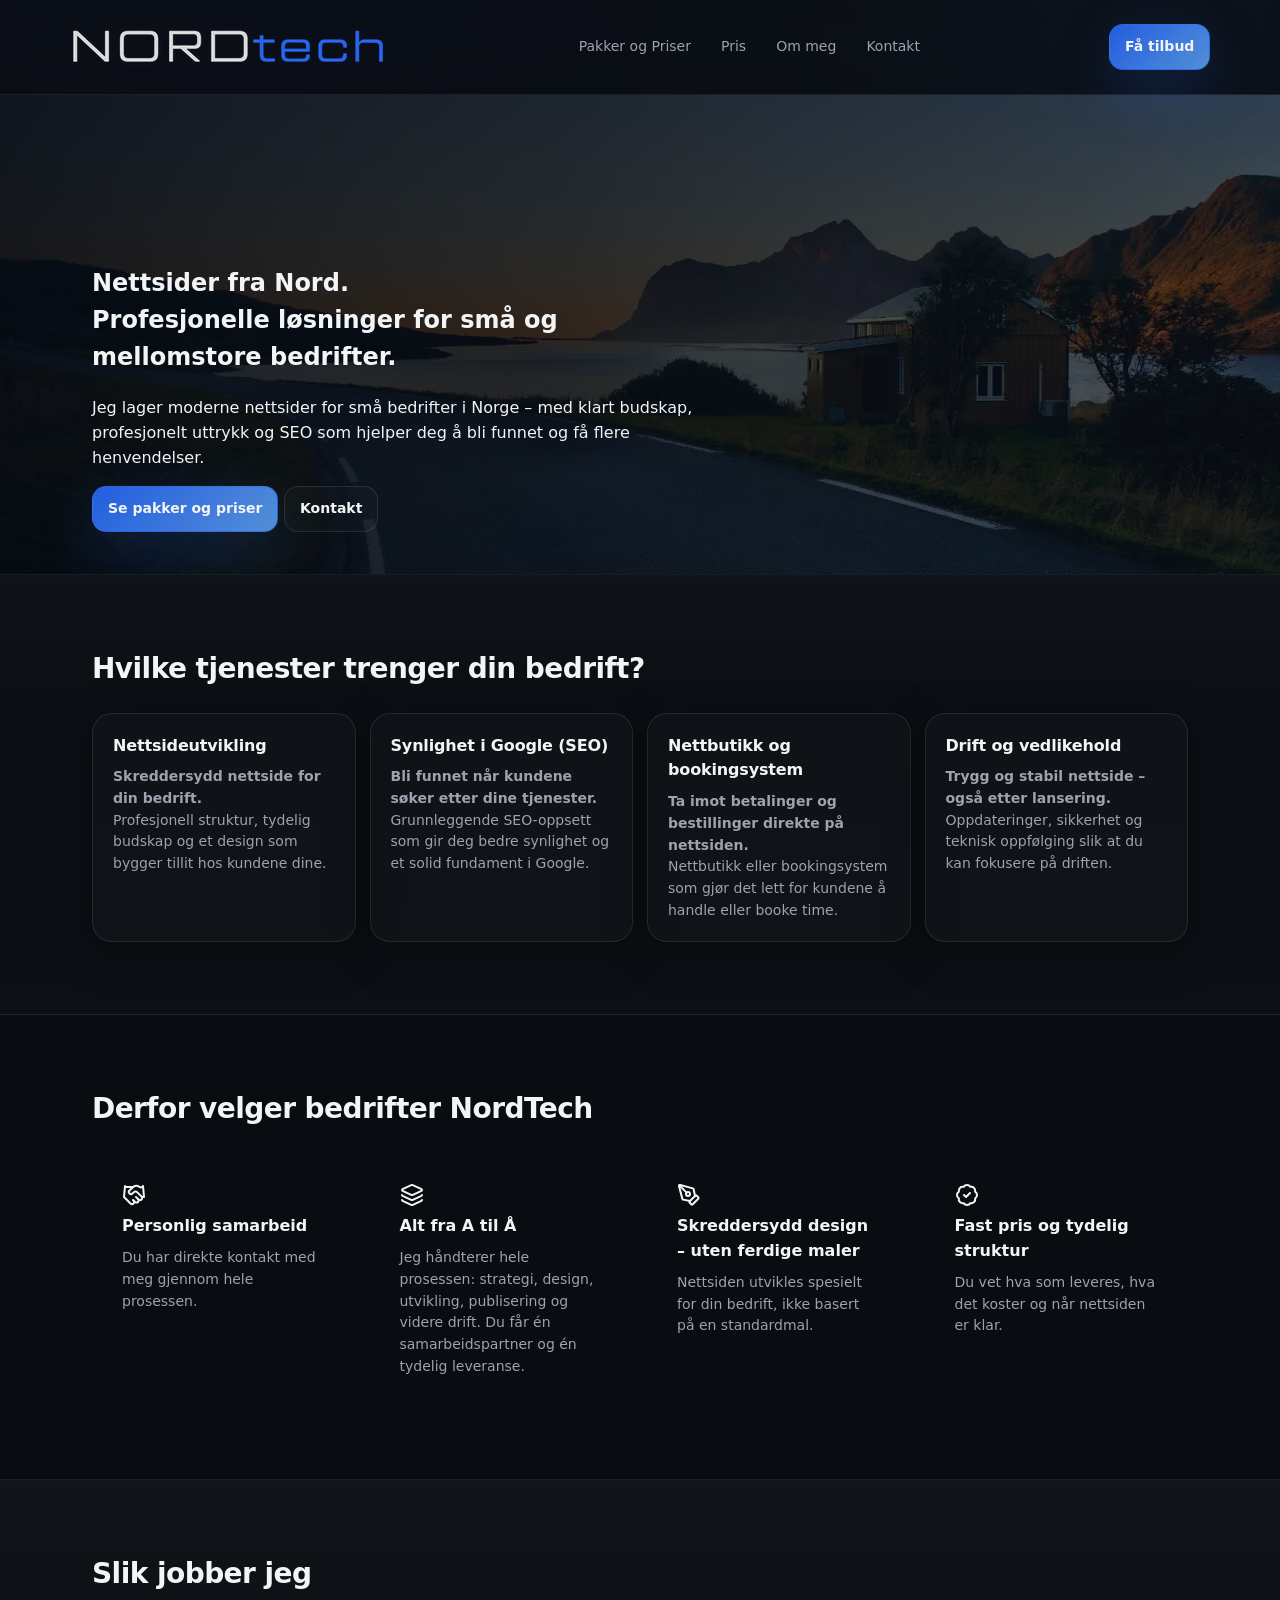
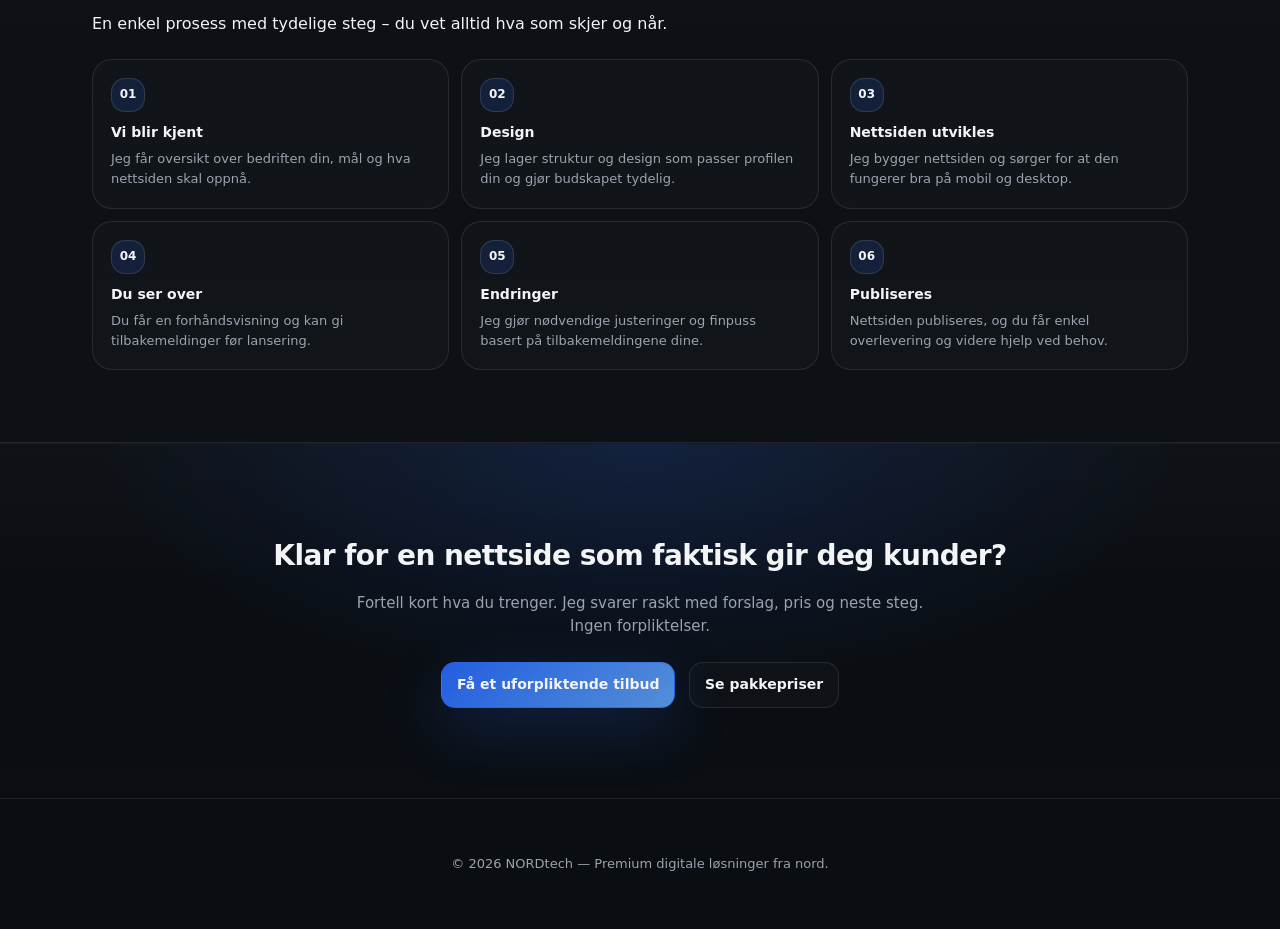
==== index.html @ 5643db47 "about" ====
<!doctype html>
<html lang="no">
  <head>
    <meta charset="utf-8" />
    <meta name="viewport" content="width=device-width, initial-scale=1" />
    <title>NordTech — Nettsider fra nord</title>
    <meta
      name="description"
      content="Professionelle nettsider for små og mellomstore bedrifter i Norge."
    />
    <link rel="stylesheet" href="styles.css" />
  </head>
  <body>
    <header class="site-header">
      <div class="container nav">
        <div class="brand">
          <div class="logo" aria-hidden="true"></div>
          <img src="assets/nordtech-logo.png" alt="NordTech logo" />
        </div>
        <nav class="nav-links" aria-label="Hovedmeny">
          <a href="tjenester.html">Pakker og Priser</a>
          <a href="pakke.html">Pris</a>
          <a href="om.html">Om meg</a>
          <a href="kontakt.html">Kontakt</a>
        </nav>
        <a href="#kontakt" class="btn primary desktop-cta">Få tilbud</a>
        <button
          class="menu-btn"
          type="button"
          aria-label="Åpne meny"
          aria-controls="menu-overlay"
          aria-expanded="false"
        >
          <span class="menu-icon" aria-hidden="true">
            <span></span><span></span><span></span>
          </span>
        </button>
      </div>
      <!-- OVERLAY -->
      <div class="menu-overlay" id="menu-overlay" aria-hidden="true">
        <div
          class="menu-panel"
          role="dialog"
          aria-modal="true"
          aria-label="Meny"
        >
          <nav class="menu-links" aria-label="Mobilmeny">
            <a href="tjenester.html">Tjenester</a>
            <a href="pakke.html">Pris</a>
            <a href="om.html">Om meg</a>
            <a href="kontakt.html">Kontakt</a>
          </nav>
        </div>
      </div>
    </header>

    <section class="hero">
      <div class="container hero-grid">
        <div>
          <h1>
            Nettsider fra Nord.<br />
            Profesjonelle løsninger for små og mellomstore bedrifter.
          </h1>
          <p class="lead">
            Jeg lager moderne nettsider for små bedrifter i Norge – med klart
            budskap, profesjonelt uttrykk og SEO som hjelper deg å bli funnet og
            få flere henvendelser.
          </p>
          <div class="hero-buttons">
            <a href="#" class="btn primary">Se pakker og priser</a>
            <a href="#" class="btn secondary">Kontakt</a>
          </div>
        </div>
      </div>
    </section>

    <section class="section dark">
      <div class="container">
        <h2>Hvilke tjenester trenger din bedrift?</h2>
        <div class="cards">
          <div class="card">
            <h3>Nettsideutvikling</h3>
            <p class="p-bold">Skreddersydd nettside for din bedrift.</p>
            <p>
              Profesjonell struktur, tydelig budskap og et design som bygger
              tillit hos kundene dine.
            </p>
          </div>
          <div class="card">
            <h3>Synlighet i Google (SEO)</h3>
            <p class="p-bold">
              Bli funnet når kundene søker etter dine tjenester.
            </p>
            <p>
              Grunnleggende SEO-oppsett som gir deg bedre synlighet og et solid
              fundament i Google.
            </p>
          </div>
          <div class="card">
            <h3>Nettbutikk og bookingsystem</h3>
            <p class="p-bold">
              Ta imot betalinger og bestillinger direkte på nettsiden.
            </p>
            <p>
              Nettbutikk eller bookingsystem som gjør det lett for kundene å
              handle eller booke time.
            </p>
          </div>
          <div class="card">
            <h3>Drift og vedlikehold</h3>
            <p class="p-bold">
              Trygg og stabil nettside – også etter lansering.
            </p>
            <p>
              Oppdateringer, sikkerhet og teknisk oppfølging slik at du kan
              fokusere på driften.
            </p>
          </div>
        </div>
      </div>
    </section>

    <section class="section">
      <div class="container">
        <h2>Derfor velger bedrifter NordTech</h2>
        <div class="cards">
          <!-- Card 1 -->
          <div class="card-no-frame">
            <svg
              xmlns="http://www.w3.org/2000/svg"
              width="24"
              height="24"
              viewBox="0 0 24 24"
              fill="none"
              stroke="currentColor"
              stroke-width="2"
              stroke-linecap="round"
              stroke-linejoin="round"
              class="lucide lucide-handshake-icon lucide-handshake"
            >
              <path d="m11 17 2 2a1 1 0 1 0 3-3" />
              <path
                d="m14 14 2.5 2.5a1 1 0 1 0 3-3l-3.88-3.88a3 3 0 0 0-4.24 0l-.88.88a1 1 0 1 1-3-3l2.81-2.81a5.79 5.79 0 0 1 7.06-.87l.47.28a2 2 0 0 0 1.42.25L21 4"
              />
              <path d="m21 3 1 11h-2" />
              <path d="M3 3 2 14l6.5 6.5a1 1 0 1 0 3-3" />
              <path d="M3 4h8" />
            </svg>
            <h3>Personlig samarbeid</h3>
            <p>Du har direkte kontakt med meg gjennom hele prosessen.</p>
          </div>
          <!-- Card 2 -->
          <div class="card-no-frame">
            <svg
              xmlns="http://www.w3.org/2000/svg"
              width="24"
              height="24"
              viewBox="0 0 24 24"
              fill="none"
              stroke="currentColor"
              stroke-width="2"
              stroke-linecap="round"
              stroke-linejoin="round"
              class="lucide lucide-layers-icon lucide-layers"
            >
              <path
                d="M12.83 2.18a2 2 0 0 0-1.66 0L2.6 6.08a1 1 0 0 0 0 1.83l8.58 3.91a2 2 0 0 0 1.66 0l8.58-3.9a1 1 0 0 0 0-1.83z"
              />
              <path
                d="M2 12a1 1 0 0 0 .58.91l8.6 3.91a2 2 0 0 0 1.65 0l8.58-3.9A1 1 0 0 0 22 12"
              />
              <path
                d="M2 17a1 1 0 0 0 .58.91l8.6 3.91a2 2 0 0 0 1.65 0l8.58-3.9A1 1 0 0 0 22 17"
              />
            </svg>
            <h3>Alt fra A til Å</h3>
            <p>
              Jeg håndterer hele prosessen: strategi, design, utvikling,
              publisering og videre drift. Du får én samarbeidspartner og én
              tydelig leveranse.
            </p>
          </div>
          <!-- Card 3 -->
          <div class="card-no-frame">
            <svg
              xmlns="http://www.w3.org/2000/svg"
              width="24"
              height="24"
              viewBox="0 0 24 24"
              fill="none"
              stroke="currentColor"
              stroke-width="2"
              stroke-linecap="round"
              stroke-linejoin="round"
              class="lucide lucide-pen-tool-icon lucide-pen-tool"
            >
              <path
                d="M15.707 21.293a1 1 0 0 1-1.414 0l-1.586-1.586a1 1 0 0 1 0-1.414l5.586-5.586a1 1 0 0 1 1.414 0l1.586 1.586a1 1 0 0 1 0 1.414z"
              />
              <path
                d="m18 13-1.375-6.874a1 1 0 0 0-.746-.776L3.235 2.028a1 1 0 0 0-1.207 1.207L5.35 15.879a1 1 0 0 0 .776.746L13 18"
              />
              <path d="m2.3 2.3 7.286 7.286" />
              <circle cx="11" cy="11" r="2" />
            </svg>
            <h3>Skreddersydd design – uten ferdige maler</h3>
            <p>
              Nettsiden utvikles spesielt for din bedrift, ikke basert på en
              standardmal.
            </p>
          </div>
          <!-- Card 4 -->
          <div class="card-no-frame">
            <svg
              xmlns="http://www.w3.org/2000/svg"
              width="24"
              height="24"
              viewBox="0 0 24 24"
              fill="none"
              stroke="currentColor"
              stroke-width="2"
              stroke-linecap="round"
              stroke-linejoin="round"
              class="lucide lucide-badge-check-icon lucide-badge-check"
            >
              <path
                d="M3.85 8.62a4 4 0 0 1 4.78-4.77 4 4 0 0 1 6.74 0 4 4 0 0 1 4.78 4.78 4 4 0 0 1 0 6.74 4 4 0 0 1-4.77 4.78 4 4 0 0 1-6.75 0 4 4 0 0 1-4.78-4.77 4 4 0 0 1 0-6.76Z"
              />
              <path d="m9 12 2 2 4-4" />
            </svg>
            <h3>Fast pris og tydelig struktur</h3>
            <p>
              Du vet hva som leveres, hva det koster og når nettsiden er klar.
            </p>
          </div>
        </div>
      </div>
    </section>

    <section class="section dark" id="prosess">
      <div class="container">
        <div class="section-head">
          <h2>Slik jobber jeg</h2>
          <p class="sub">
            En enkel prosess med tydelige steg – du vet alltid hva som skjer og
            når.
          </p>
        </div>
        <div class="process">
          <div>
            <span>01</span>
            <h4>Vi blir kjent</h4>
            <p>
              Jeg får oversikt over bedriften din, mål og hva nettsiden skal
              oppnå.
            </p>
          </div>
          <div>
            <span>02</span>
            <h4>Design</h4>
            <p>
              Jeg lager struktur og design som passer profilen din og gjør
              budskapet tydelig.
            </p>
          </div>
          <div>
            <span>03</span>
            <h4>Nettsiden utvikles</h4>
            <p>
              Jeg bygger nettsiden og sørger for at den fungerer bra på mobil og
              desktop.
            </p>
          </div>
          <div>
            <span>04</span>
            <h4>Du ser over</h4>
            <p>
              Du får en forhåndsvisning og kan gi tilbakemeldinger før
              lansering.
            </p>
          </div>
          <div>
            <span>05</span>
            <h4>Endringer</h4>
            <p>
              Jeg gjør nødvendige justeringer og finpuss basert på
              tilbakemeldingene dine.
            </p>
          </div>
          <div>
            <span>06</span>
            <h4>Publiseres</h4>
            <p>
              Nettsiden publiseres, og du får enkel overlevering og videre hjelp
              ved behov.
            </p>
          </div>
        </div>
      </div>
    </section>

    <section class="section cta-final">
      <div class="container">
        <div class="cta-box">
          <h2>Klar for en nettside som faktisk gir deg kunder?</h2>
          <p>
            Fortell kort hva du trenger. Jeg svarer raskt med forslag, pris og
            neste steg. Ingen forpliktelser.
          </p>
          <div class="cta-actions">
            <a href="#kontakt" class="btn primary"
              >Få et uforpliktende tilbud</a
            >
            <a href="#pakker" class="btn secondary">Se pakkepriser</a>
          </div>
        </div>
      </div>
    </section>

    <footer>
      <div class="container">
        <p>© 2026 NORDtech — Premium digitale løsninger fra nord.</p>
      </div>
    </footer>
    <script src="main.js"></script>
  </body>
</html>
---- styles.css ----
:root {
  /* Deep Arctic Minimal — premium */
  --bg: #0b0f14;
  --bg2: #070a0f;
  --surface: rgba(255, 255, 255, 0.03);
  --surface2: rgba(255, 255, 255, 0.045);
  --card: rgba(255, 255, 255, 0.035);
  --border: rgba(255, 255, 255, 0.09);
  --border2: rgba(255, 255, 255, 0.14);

  --text: #f3f4f6;
  --muted: #9ca3af;
  --muted2: #6b7280;

  --accent: #2563eb;
  --accent2: #60a5fa;

  --shadow1: 0 18px 70px rgba(0, 0, 0, 0.55);
  --shadow2: 0 10px 40px rgba(0, 0, 0, 0.35);

  --r12: 12px;
  --r16: 16px;
  --r20: 20px;
  --r28: 28px;

  --max: 1140px;

  /* Typography scale */
  --h1: clamp(36px, 4.6vw, 58px);
  --h2: clamp(22px, 2.2vw, 28px);
  --p: 16px;
  --small: 13px;

  /* Motion */
  --ease: cubic-bezier(0.2, 0.8, 0.2, 1);
}

* {
  box-sizing: border-box;
}
html,
body {
  height: 100;
}
body {
  margin: 0;
  font-family:
    ui-sans-serif,
    system-ui,
    -apple-system,
    Segoe UI,
    Roboto,
    Helvetica,
    Arial;
  background:
    radial-gradient(
      1200px 800px at 20% -10%,
      rgba(37, 99, 235, 0.18),
      transparent 60%
    ),
    radial-gradient(
      1000px 700px at 90% 0%,
      rgba(96, 165, 250, 0.12),
      transparent 55%
    ),
    linear-gradient(180deg, var(--bg2), var(--bg));
  color: var(--text);
  line-height: 1.55;
  -webkit-font-smoothing: antialiased;
  text-rendering: optimizeLegibility;
  overflow-x: hidden;
}
.p-bold {
  font-weight: 500;
}
a {
  color: inherit;
  text-decoration: none;
}
img {
  max-width: 100%;
  display: block;
}

.container {
  max-width: var(--max);
  margin: 0 auto;
  padding: 0 22px;
}

/* ========== BACKGROUND / EFFECTS ========== */
.bg-glow {
  position: fixed;
  inset: -2px;
  z-index: -2;
  background:
    radial-gradient(
      700px 500px at 16% 18%,
      rgba(37, 99, 235, 0.2),
      transparent 62%
    ),
    radial-gradient(
      900px 650px at 82% 12%,
      rgba(96, 165, 250, 0.16),
      transparent 60%
    ),
    radial-gradient(
      900px 700px at 50% 95%,
      rgba(37, 99, 235, 0.12),
      transparent 55%
    ),
    linear-gradient(180deg, rgba(255, 255, 255, 0.04), transparent 35%);
  filter: saturate(105%);
}

.bg-glow::after {
  content: '';
  position: absolute;
  inset: 0;
  pointer-events: none;
  background-image: url("data:image/svg+xml,%3Csvg xmlns='http://www.w3.org/2000/svg' width='160' height='160'%3E%3Cfilter id='n'%3E%3CfeTurbulence type='fractalNoise' baseFrequency='.85' numOctaves='2' stitchTiles='stitch'/%3E%3C/filter%3E%3Crect width='160' height='160' filter='url(%23n)' opacity='.14'/%3E%3C/svg%3E");
  opacity: 0.35;
  mix-blend-mode: overlay;
}

/* ========== HEADER ========== */
header {
  position: sticky;
  top: 0;
  padding: 10px;
  z-index: 50;
  min-height: 30px;

  backdrop-filter: blur(14px);
  background: rgba(11, 15, 20, 0.66);
  border-bottom: 1px solid rgba(255, 255, 255, 0.08);
}

.nav {
  display: flex;
  align-items: center;
  justify-content: space-between;
  gap: 16px;
  padding: 14px 0;
}

.logo {
  font-family: 'SPACE GROTESK', sans-serif;
  font-weight: 500;
  letter-spacing: 0.2em;
  font-size: 30px;
  color: #f3f4f6;
}

.logo span {
  font-weight: 400;
  color: #2563eb;
  letter-spacing: 0.01em;
}

nav {
  display: flex;
  align-items: center;
  gap: 6px;
}

nav a {
  color: var(--muted);
  font-size: 14px;
  padding: 10px 12px;
  border-radius: 14px;
  transition:
    background 0.18s var(--ease),
    color 0.18s var(--ease),
    transform 0.18s var(--ease);
}

nav a:hover {
  background: rgba(255, 255, 255, 0.04);
  color: var(--text);
  transform: translateY(-1px);
}

/* ========== BUTTONS ========== */
.btn {
  display: inline-flex;
  align-items: center;
  justify-content: center;
  gap: 10px;

  padding: 11px 15px;
  border-radius: 14px;
  border: 1px solid rgba(255, 255, 255, 0.1);
  background: rgba(255, 255, 255, 0.03);
  color: var(--text);

  font-weight: 700;
  font-size: 14px;

  transition:
    transform 0.16s var(--ease),
    background 0.16s var(--ease),
    border-color 0.16s var(--ease),
    box-shadow 0.16s var(--ease);
  will-change: transform;
}

.btn:hover {
  transform: translateY(-1px);
  background: rgba(255, 255, 255, 0.05);
  border-color: rgba(255, 255, 255, 0.14);
}

.btn:active {
  transform: translateY(0px) scale(0.99);
}

.btn.primary {
  border-color: rgba(37, 99, 235, 0.45);
  background: linear-gradient(
    135deg,
    rgba(37, 99, 235, 0.95),
    rgba(96, 165, 250, 0.85)
  );
  box-shadow: 0 20px 60px rgba(37, 99, 235, 0.24);
}

.btn.primary:hover {
  box-shadow: 0 26px 80px rgba(37, 99, 235, 0.3);
}

.btn.secondary {
  background: rgba(255, 255, 255, 0.02);
}

/* ========== HERO SECTION ========== */
.hero {
  position: relative;
  padding: 150px 0 42px;

  /* HERO BG (use the WebP you generated) */
  background-image: url('assets/nettside-nord-norge.webp');
  background-size: cover;
  background-position: right center; /* dom po prawej */
  background-repeat: no-repeat;

  overflow: hidden;
}

/* Overlay for text readability in hero */
.hero::before {
  content: '';
  position: absolute;
  inset: 0;
  background: linear-gradient(
    90deg,
    rgba(5, 10, 18, 0.88) 0%,
    rgba(5, 10, 18, 0.7) 45%,
    rgba(5, 10, 18, 0.35) 100%
  );
  z-index: 0;
}

/* All hero content above overlay */
.hero .container {
  position: relative;
  z-index: 1;
}

.hero-grid {
  display: grid;
  grid-template-columns: 1.15fr 0.85fr;
  gap: 28px;
  align-items: start;
}

/* ========== SECTIONS ========== */
.section {
  padding: 72px 0;
}

.section.dark {
  background:
    linear-gradient(180deg, rgba(255, 255, 255, 0.02), transparent 30%),
    rgba(255, 255, 255, 0.01);
  border-top: 1px solid rgba(255, 255, 255, 0.06);
  border-bottom: 1px solid rgba(255, 255, 255, 0.06);
}

h2 {
  margin: 0;
  font-size: var(--h2);
  letter-spacing: -0.02em;
}

.cards {
  margin-top: 22px;
  display: grid;
  grid-template-columns: repeat(4, 1fr);
  gap: 14px;
}

.card {
  border-radius: var(--r20);
  border: 1px solid rgba(255, 255, 255, 0.09);
  background: rgba(255, 255, 255, 0.02);
  padding: 20px;
  box-shadow: var(--shadow2);
  transition:
    transform 0.18s var(--ease),
    border-color 0.18s var(--ease),
    background 0.18s var(--ease);
}

.card:hover {
  transform: translateY(-2px);
  border-color: rgba(255, 255, 255, 0.14);
  background: rgba(255, 255, 255, 0.03);
}

.card h3 {
  margin: 0 0 8px;
  font-size: 16px;
  letter-spacing: -0.01em;
}

.card p {
  margin: 0;
  color: var(--muted);
  font-size: 14px;
}

.card-no-frame {
  padding: 30px;
}
.card-no-frame h3 {
  margin: 0 0 8px;
  font-size: 16px;
}
.card-no-frame p {
  margin: 0;
  color: var(--muted);
  font-size: 14px;
}

.p-bold {
  font-weight: bolder;
}

/* ========== PROCESS ========== */
.process {
  margin-top: 22px;
  display: grid;
  grid-template-columns: repeat(3, 1fr);
  gap: 12px;
}

.process > div {
  border-radius: var(--r20);
  border: 1px solid rgba(255, 255, 255, 0.09);
  background: rgba(255, 255, 255, 0.02);
  padding: 18px;
  transition:
    transform 0.18s var(--ease),
    border-color 0.18s var(--ease);
}

.process > div:hover {
  transform: translateY(-2px);
  border-color: rgba(255, 255, 255, 0.14);
}

.process span {
  display: inline-flex;
  align-items: center;
  justify-content: center;
  width: 34px;
  height: 34px;
  border-radius: 14px;
  border: 1px solid rgba(255, 255, 255, 0.12);
  background: rgba(37, 99, 235, 0.16);
  color: var(--text);
  font-weight: 850;
  font-size: 12px;
  margin-bottom: 10px;
}

.process h4 {
  margin: 0 0 6px;
  font-size: 14px;
}

.process p {
  margin: 0;
  color: var(--muted);
  font-size: 13px;
}

/* ========== FINAL CTA ========== */
.cta-final {
  padding: 90px 0;
  background:
    radial-gradient(
      900px 400px at 50% 0%,
      rgba(37, 99, 235, 0.18),
      transparent 60%
    ),
    linear-gradient(180deg, rgba(255, 255, 255, 0.02), transparent 40%);
  border-top: 1px solid rgba(255, 255, 255, 0.06);
}

.cta-box {
  text-align: center;
  max-width: 820px;
  margin: 0 auto;
}

.cta-box h2 {
  margin-bottom: 14px;
}

.cta-box p {
  color: var(--muted);
  font-size: 15px;
  max-width: 60ch;
  margin: 0 auto 24px;
}

.cta-actions {
  display: flex;
  justify-content: center;
  gap: 14px;
  flex-wrap: wrap;
}
/* ========== FOOTER ========== */
footer {
  padding: 42px 0;
  border-top: 1px solid rgba(255, 255, 255, 0.08);
  color: var(--muted);
  font-size: 13px;
  background: rgba(0, 0, 0, 0.12);
  text-align: center;
}

/* ========== RESPONSIVENESS ========== */
@media (max-width: 960px) {
  .hero {
    padding: 64px 0 34px;
  }
  .hero-grid {
    grid-template-columns: 1fr;
    gap: 18px;
  }
  .cards {
    grid-template-columns: 1fr;
    gap: 12px;
  }
  .process {
    grid-template-columns: 1fr 1fr;
    gap: 12px;
  }
  nav {
    display: none;
  } /* mobile: minimal */
}

@media (max-width: 520px) {
  header .btn.primary {
    display: none;
  }
  .container {
    padding: 0 18px;
  }
  h1 {
    letter-spacing: -0.02em;
  }
  .process {
    grid-template-columns: 1fr;
  }
  .hero-buttons .btn {
    width: 100%;
    margin: 5px;
  }
}

/* ========== ACCESSIBILITY / FOCUS ========== */
:focus-visible {
  outline: 2px solid rgba(96, 165, 250, 0.9);
  outline-offset: 3px;
  border-radius: 12px;
}

/* ========== REDUCED MOTION ========== */
@media (prefers-reduced-motion: reduce) {
  * {
    transition: none !important;
    scroll-behavior: auto !important;
  }
}
/* ========== HAMBURGER / MOBILE MENU ========== */

.site-header {
  position: sticky;
  top: 0;
  z-index: 50;
}

/* Desktop CTA hidden on mobile (in menu) */
.desktop-cta {
  display: inline-flex;
}

.menu-btn {
  display: none; /* pokażemy na mobile */
  width: 46px;
  height: 46px;
  border-radius: 14px;
  border: 1px solid rgba(255, 255, 255, 0.1);
  background: rgba(255, 255, 255, 0.03);
  color: var(--text);
  align-items: center;
  justify-content: center;
  padding: 0;
  cursor: pointer;
  transition:
    transform 0.16s var(--ease),
    background 0.16s var(--ease),
    border-color 0.16s var(--ease);
}

.menu-btn:hover {
  background: rgba(255, 255, 255, 0.05);
  border-color: rgba(255, 255, 255, 0.14);
  transform: translateY(-1px);
}

.menu-icon {
  position: relative;
  width: 22px;
  height: 14px;
  display: inline-block;
}

.menu-icon span {
  position: absolute;
  left: 0;
  right: 0;
  height: 2px;
  border-radius: 999px;
  background: rgba(243, 244, 246, 0.95);
  transition:
    transform 0.22s var(--ease),
    top 0.22s var(--ease),
    opacity 0.18s var(--ease);
}

.menu-icon span:nth-child(1) {
  top: 0;
}
.menu-icon span:nth-child(2) {
  top: 6px;
}
.menu-icon span:nth-child(3) {
  top: 12px;
}

/* X state */
.is-menu-open .menu-icon span:nth-child(1) {
  top: 6px;
  transform: rotate(45deg);
}
.is-menu-open .menu-icon span:nth-child(2) {
  opacity: 0;
}
.is-menu-open .menu-icon span:nth-child(3) {
  top: 6px;
  transform: rotate(-45deg);
}

/* Mobile menu panel (slides from header) */
.mobile-menu {
  display: none; /* tylko mobile */
  overflow: hidden;
  max-height: 0;
  opacity: 0;
  transform: translateY(-6px);
  transition:
    max-height 0.28s var(--ease),
    opacity 0.2s var(--ease),
    transform 0.28s var(--ease);
  border-bottom: 1px solid rgba(255, 255, 255, 0.08);
  background: rgba(11, 15, 20, 0.86);
  backdrop-filter: blur(14px);
}

.mobile-menu-inner {
  padding: 10px 0 16px;
  display: grid;
  gap: 8px;
}

.mobile-menu a:not(.btn) {
  display: block;
  padding: 12px 12px;
  border-radius: 14px;
  color: var(--text);
  background: rgba(255, 255, 255, 0.02);
  border: 1px solid rgba(255, 255, 255, 0.06);
}

.mobile-menu a:not(.btn):hover {
  background: rgba(255, 255, 255, 0.04);
  border-color: rgba(255, 255, 255, 0.1);
}

.mobile-menu .btn {
  margin-top: 6px;
  width: 100%;
}

/* Open mobile menu panel */
.is-menu-open + .mobile-menu,
.site-header.is-menu-open .mobile-menu {
  max-height: 420px; /* wystarczy na linki */
  opacity: 1;
  transform: translateY(0);
}

/* Responsiveness: hide desktop nav, show hamburger and panel */
@media (max-width: 960px) {
  .nav-links {
    display: none;
  }
  .desktop-cta {
    display: none;
  }
  .menu-btn {
    display: inline-flex;
  }
  .mobile-menu {
    display: block;
  }
}

/* Reduced motion for mobile menu */
@media (prefers-reduced-motion: reduce) {
  .mobile-menu,
  .menu-icon span,
  .menu-btn {
    transition: none !important;
  }
}
/* ========== MOBILE OVERLAY MENU ========== */

.desktop-cta {
  display: inline-flex;
}

.menu-btn {
  display: none;
  width: 46px;
  height: 46px;
  border-radius: 14px;
  border: 1px solid rgba(255, 255, 255, 0.1);
  background: rgba(255, 255, 255, 0.03);
  color: var(--text);
  align-items: center;
  justify-content: center;
  padding: 0;
  cursor: pointer;
  transition:
    transform 0.16s var(--ease),
    background 0.16s var(--ease),
    border-color 0.16s var(--ease);
}

.menu-btn:hover {
  background: rgba(255, 255, 255, 0.05);
  border-color: rgba(255, 255, 255, 0.14);
  transform: translateY(-1px);
}

.menu-icon {
  position: relative;
  width: 22px;
  height: 14px;
  display: inline-block;
}

.menu-icon span {
  position: absolute;
  left: 0;
  right: 0;
  height: 2px;
  border-radius: 999px;
  background: rgba(243, 244, 246, 0.95);
  transition:
    transform 0.22s var(--ease),
    top 0.22s var(--ease),
    opacity 0.18s var(--ease);
}

.menu-icon span:nth-child(1) {
  top: 0;
}
.menu-icon span:nth-child(2) {
  top: 6px;
}
.menu-icon span:nth-child(3) {
  top: 12px;
}

/* X state */
.is-menu-open .menu-icon span:nth-child(1) {
  top: 6px;
  transform: rotate(45deg);
}
.is-menu-open .menu-icon span:nth-child(2) {
  opacity: 0;
}
.is-menu-open .menu-icon span:nth-child(3) {
  top: 6px;
  transform: rotate(-45deg);
}

/* Mobile menu overlay */
.menu-overlay {
  position: fixed;
  inset: 0;
  z-index: 100;
  display: grid;
  place-items: start end;
  background: rgba(0, 0, 0, 0.55);
  opacity: 0;
  pointer-events: none;
  transition: opacity 0.22s var(--ease);
  margin-top: 72px; /* height of header */
}

.menu-panel {
  width: 100%;
  height: 100%;
  background: rgba(11, 15, 20, 0.92);
  backdrop-filter: blur(18px);
  border-left: 1px solid rgba(255, 255, 255, 0.1);
  box-shadow: 0 30px 120px rgba(0, 0, 0, 0.55);
  transform: translateX(14px);
  transition: transform 0.26s var(--ease);
  padding: 18px;
}

.menu-links {
  display: grid;
  gap: 10px;

  margin-top: 72px;
}

.menu-links a:not(.btn) {
  display: block;
  padding: 14px 14px;
  border-radius: 14px;
  color: var(--text);
  background: rgba(255, 255, 255, 0.02);
  border: 1px solid rgba(255, 255, 255, 0.06);
  font-size: 15px;
  font-weight: 700;
}

.menu-links a:not(.btn):hover {
  background: rgba(255, 255, 255, 0.04);
  border-color: rgba(255, 255, 255, 0.1);
}

.menu-links .btn {
  margin-top: 8px;
  width: 100%;
}

/* Open state for mobile overlay menu */
.site-header.is-menu-open .menu-overlay {
  opacity: 1;
  pointer-events: auto;
}

.site-header.is-menu-open .menu-panel {
  transform: translateX(0);
}

/* Responsiveness for mobile overlay menu */
@media (max-width: 960px) {
  .nav-links {
    display: none;
  }
  .desktop-cta {
    display: none;
  }
  .menu-btn {
    display: inline-flex;
  }
}

/* Lock scroll when menu is open */
body.menu-lock {
  overflow: hidden;
}

/* Reduced motion for mobile overlay menu */
@media (prefers-reduced-motion: reduce) {
  .menu-overlay,
  .menu-panel,
  .menu-icon span,
  .menu-btn {
    transition: none !important;
  }
}
/* ========== PRICING TABLE ========== */

.pricing-table {
  margin-top: 30px;
  overflow-x: auto;
}

.pricing-table table {
  width: 100%;
  border-collapse: collapse;
  background: rgba(255, 255, 255, 0.02);
  border-radius: var(--r20);
  overflow: hidden;
  box-shadow: var(--shadow2);
}

.pricing-table th,
.pricing-table td {
  padding: 16px;
  text-align: center;
  border-bottom: 1px solid rgba(255, 255, 255, 0.06);
  font-size: 14px;
}

.pricing-table th:first-child,
.pricing-table td:first-child {
  text-align: left;
  color: var(--muted);
  font-weight: 500;
}

.plan-name {
  font-weight: 700;
  margin-bottom: 6px;
}

.plan-price {
  font-weight: 800;
  font-size: 18px;
  margin-bottom: 4px;
}

.plan-setup {
  font-size: 12px;
  color: var(--muted);
}

.recommended {
  background: linear-gradient(
    180deg,
    rgba(37, 99, 235, 0.12),
    rgba(37, 99, 235, 0.05)
  );
  border-left: 1px solid rgba(37, 99, 235, 0.4);
  border-right: 1px solid rgba(37, 99, 235, 0.4);
}

.badge {
  display: inline-block;
  margin-bottom: 8px;
  padding: 4px 10px;
  border-radius: 999px;
  font-size: 11px;
  font-weight: 700;
  background: rgba(37, 99, 235, 0.9);
  color: #fff;
}
/* ========== PRICING CARDS ========== */

.pricing-cards {
  margin-top: 40px;
  display: grid;
  grid-template-columns: repeat(3, 1fr);
  gap: 20px;
}

.pricing-card {
  position: relative;
  padding: 28px;
  border-radius: var(--r20);
  border: 1px solid rgba(255, 255, 255, 0.09);
  background: rgba(255, 255, 255, 0.02);
  box-shadow: var(--shadow2);
  display: flex;
  flex-direction: column;
  gap: 16px;
  transition:
    transform 0.18s var(--ease),
    border-color 0.18s var(--ease),
    background 0.18s var(--ease);
}

.pricing-card:hover {
  transform: translateY(-3px);
  border-color: rgba(255, 255, 255, 0.14);
}

.pricing-card h3 {
  margin: 0;
  font-size: 20px;
}

.price {
  font-size: 22px;
  font-weight: 800;
}

.setup {
  font-size: 13px;
  color: var(--muted);
}

.pricing-card ul {
  list-style: none;
  padding: 0;
  margin: 0;
  display: flex;
  flex-direction: column;
  gap: 10px;
  color: var(--muted);
  font-size: 14px;
}

.pricing-card ul li::before {
  content: '✔';
  margin-right: 8px;
  color: var(--accent);
}

.pricing-card .btn {
  margin-top: auto;
}

/* Recommended styling */
.pricing-card.recommended {
  border: 1px solid rgba(37, 99, 235, 0.6);
  background: linear-gradient(
    180deg,
    rgba(37, 99, 235, 0.12),
    rgba(37, 99, 235, 0.04)
  );
  box-shadow: 0 20px 60px rgba(37, 99, 235, 0.25);
}

.pricing-card .badge {
  position: absolute;
  top: -12px;
  left: 20px;
  background: var(--accent);
  color: #fff;
  font-size: 11px;
  font-weight: 700;
  padding: 4px 10px;
  border-radius: 999px;
}

/* Responsive */
@media (max-width: 960px) {
  .pricing-cards {
    grid-template-columns: 1fr;
  }
}
/* ========== FAQ (SMOOTH OPEN/CLOSE) ========== */

.faq {
  margin-top: 28px;
  display: grid;
  gap: 12px;
}

.faq-item {
  border-radius: var(--r20);
  border: 1px solid rgba(255, 255, 255, 0.09);
  background: rgba(255, 255, 255, 0.02);
  box-shadow: var(--shadow2);
  overflow: hidden;
}

.faq-item summary {
  cursor: pointer;
  padding: 18px 18px;
  list-style: none;
  font-weight: 700;
  color: var(--text);
  display: flex;
  align-items: center;
  justify-content: space-between;
  gap: 14px;
}

.faq-item summary::-webkit-details-marker {
  display: none;
}

.faq-item summary::after {
  content: '+';
  font-weight: 900;
  color: var(--muted);
  width: 28px;
  height: 28px;
  display: inline-flex;
  align-items: center;
  justify-content: center;
  border-radius: 12px;
  border: 1px solid rgba(255, 255, 255, 0.1);
  background: rgba(255, 255, 255, 0.02);
  transition: transform 0.22s var(--ease);
}

.faq-item[open] summary::after {
  transform: rotate(45deg);
}

/* Smooth reveal container */
.faq-panel {
  display: grid;
  grid-template-rows: 0fr;
  transition: grid-template-rows 0.28s var(--ease);
}

.faq-item[open] .faq-panel {
  grid-template-rows: 1fr;
}

/* Inner content with overflow hidden */
.faq-panel > .faq-content {
  overflow: hidden;
}

/* Padding is animated via translate/opacity for nicer feel */
.faq-content {
  padding: 0 18px 18px;
  color: var(--muted);
  font-size: 14px;
  opacity: 0;
  transform: translateY(-4px);
  transition:
    opacity 0.22s var(--ease),
    transform 0.22s var(--ease);
}

.faq-item[open] .faq-content {
  opacity: 1;
  transform: translateY(0);
}

.faq-content p {
  margin: 0;
}

/* Reduced motion */
@media (prefers-reduced-motion: reduce) {
  .faq-panel,
  .faq-content,
  .faq-item summary::after {
    transition: none !important;
  }
}
/* ========== OM MEG (PAGE) ========== */
.hero.hero--small {
  padding: 96px 0 34px;
  background-image: none; /* bez zdjęcia w tle, spójnie i spokojnie */
}

.hero.hero--small::before {
  background: linear-gradient(
    90deg,
    rgba(5, 10, 18, 0.92) 0%,
    rgba(5, 10, 18, 0.75) 55%,
    rgba(5, 10, 18, 0.55) 100%
  );
}

.about-grid {
  display: grid;
  grid-template-columns: 0.95fr 1.05fr;
  gap: 22px;
  align-items: start;
}

.about-photo {
  border-radius: var(--r28);
  border: 1px solid rgba(255, 255, 255, 0.09);
  background: rgba(255, 255, 255, 0.02);
  box-shadow: var(--shadow2);
  overflow: hidden;
}

.about-photo img {
  width: 100%;
  height: auto;
  display: block;
}

.about-copy h2 {
  margin: 0 0 12px;
}

.about-lead {
  margin: 0 0 12px;
  font-size: 15px;
  color: var(--text);
}

.about-muted {
  margin: 0 0 12px;
  font-size: 14px;
  color: var(--muted);
}

.about-actions {
  display: flex;
  gap: 12px;
  flex-wrap: wrap;
  margin-top: 14px;
}

.about-note {
  margin: 10px 0 0;
  font-size: 13px;
  color: var(--muted);
}

.about-cards .card p {
  margin-top: 6px;
}

/* Responsive */
@media (max-width: 960px) {
  .hero.hero--small {
    padding: 64px 0 28px;
  }
  .about-grid {
    grid-template-columns: 1fr;
  }
}
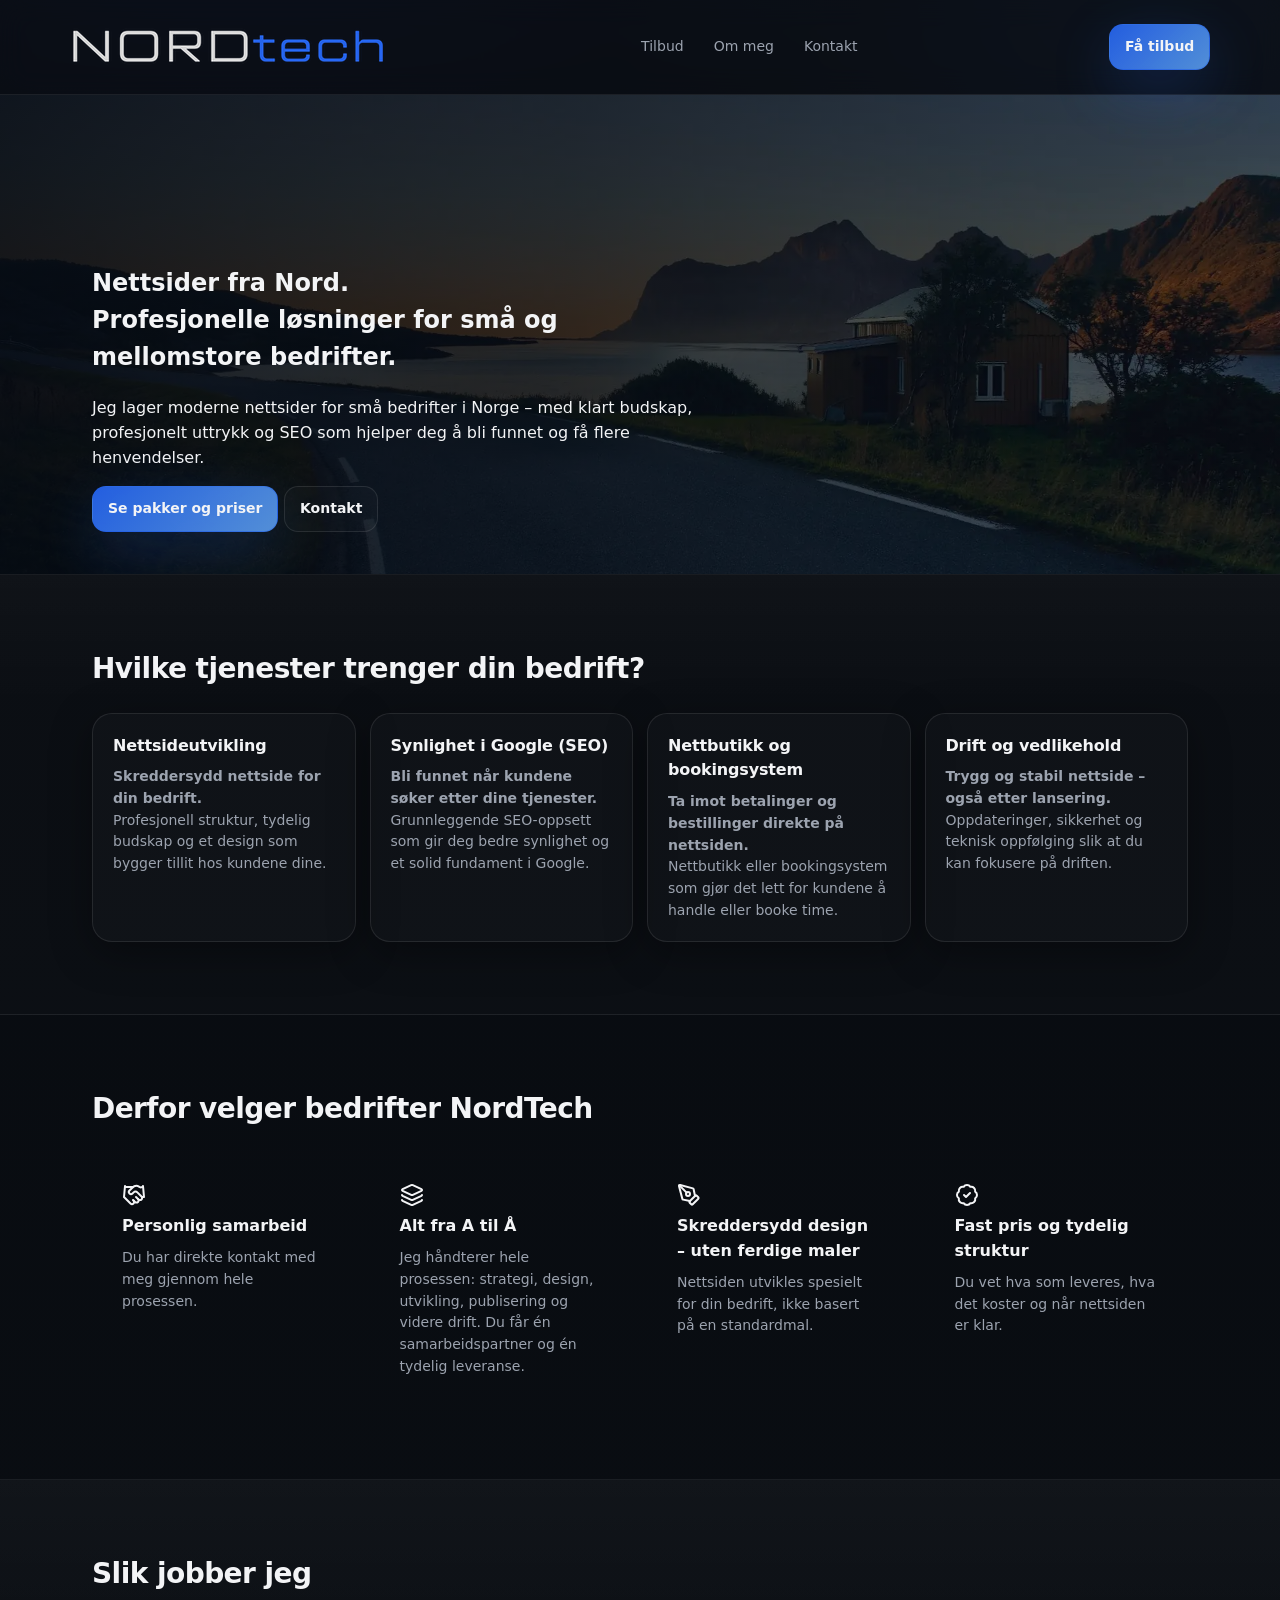
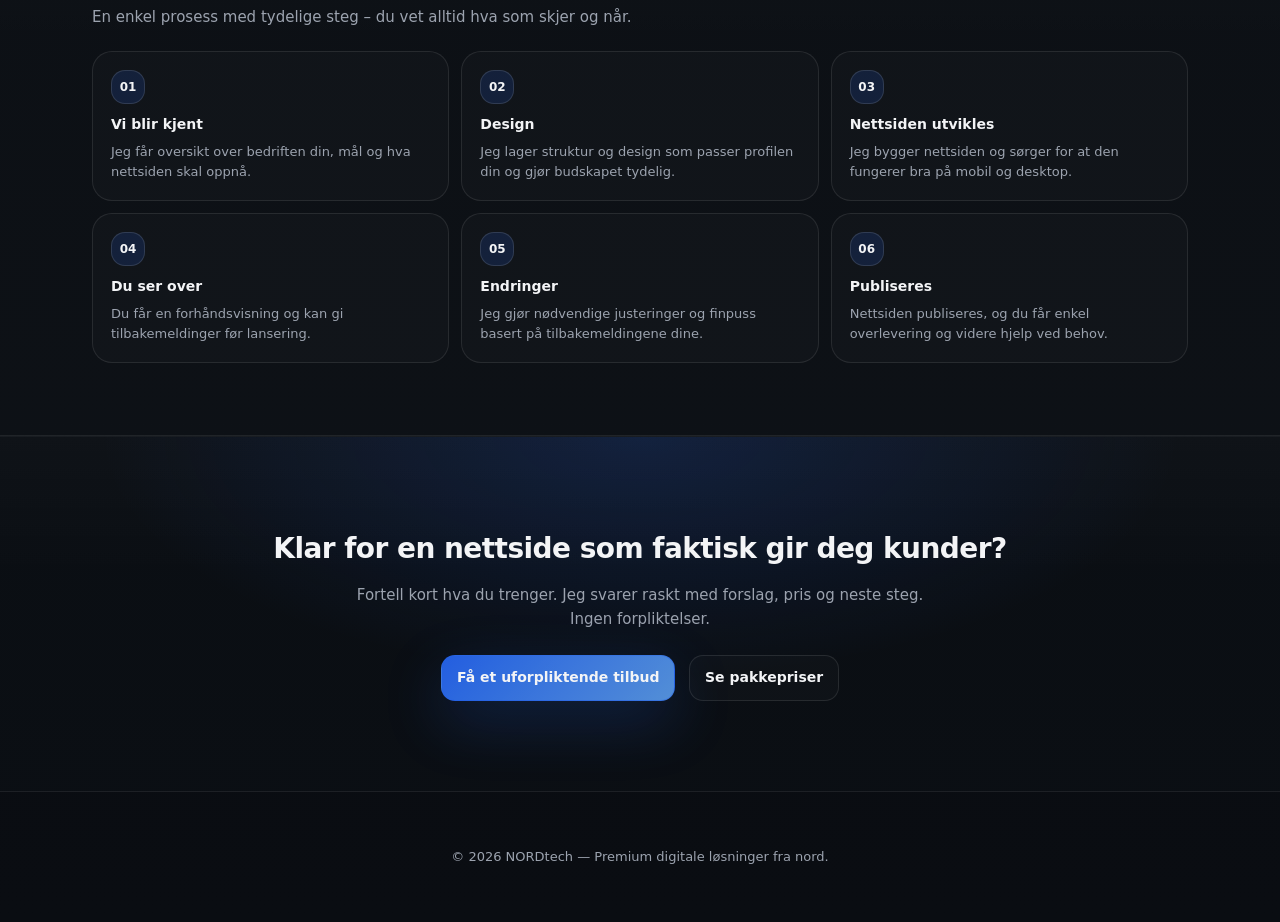
==== commit d3d93892: "about and contact site" ====
--- a/index.html
+++ b/index.html
@@ -9,6 +9,24 @@
       content="Professionelle nettsider for små og mellomstore bedrifter i Norge."
     />
     <link rel="stylesheet" href="styles.css" />
+    <link
+      rel="apple-touch-icon"
+      sizes="180x180"
+      href="assets/apple-touch-icon.png"
+    />
+    <link
+      rel="icon"
+      type="image/png"
+      sizes="32x32"
+      href="assets/favicon/favicon-32x32.png"
+    />
+    <link
+      rel="icon"
+      type="image/png"
+      sizes="16x16"
+      href="assets/favicon/favicon-16x16.png"
+    />
+    <link rel="manifest" href="assets/favicon/site.webmanifest" />
   </head>
   <body>
     <header class="site-header">
@@ -18,12 +36,12 @@
           <img src="assets/nordtech-logo.png" alt="NordTech logo" />
         </div>
         <nav class="nav-links" aria-label="Hovedmeny">
-          <a href="tjenester.html">Pakker og Priser</a>
-          <a href="pakke.html">Pris</a>
+          <a href="tjenester.html">Tilbud</a>
+
           <a href="om.html">Om meg</a>
           <a href="kontakt.html">Kontakt</a>
         </nav>
-        <a href="#kontakt" class="btn primary desktop-cta">Få tilbud</a>
+        <a href="kontakt.html" class="btn primary desktop-cta">Få tilbud</a>
         <button
           class="menu-btn"
           type="button"
@@ -67,8 +85,8 @@
             få flere henvendelser.
           </p>
           <div class="hero-buttons">
-            <a href="#" class="btn primary">Se pakker og priser</a>
-            <a href="#" class="btn secondary">Kontakt</a>
+            <a href="tjenester.html" class="btn primary">Se pakker og priser</a>
+            <a href="kontakt.html" class="btn secondary">Kontakt</a>
           </div>
         </div>
       </div>
@@ -308,10 +326,10 @@
             neste steg. Ingen forpliktelser.
           </p>
           <div class="cta-actions">
-            <a href="#kontakt" class="btn primary"
+            <a href="kontakt.html" class="btn primary"
               >Få et uforpliktende tilbud</a
             >
-            <a href="#pakker" class="btn secondary">Se pakkepriser</a>
+            <a href="tjenester.html" class="btn secondary">Se pakkepriser</a>
           </div>
         </div>
       </div>
--- a/styles.css
+++ b/styles.css
@@ -1150,3 +1150,404 @@
     grid-template-columns: 1fr;
   }
 }
+/* ========== CONTACT PAGE ========== */
+
+.contact-wrapper {
+  max-width: 720px;
+  margin: 0 auto;
+  position: relative;
+}
+
+.contact-intro {
+  margin-bottom: 30px;
+}
+
+.contact-form {
+  display: flex;
+  flex-direction: column;
+  gap: 18px;
+  transition:
+    opacity 0.3s ease,
+    transform 0.3s ease;
+}
+
+.form-group {
+  display: flex;
+  flex-direction: column;
+  gap: 8px;
+}
+
+.form-group label {
+  font-size: 14px;
+  color: var(--muted);
+}
+
+.form-group input,
+.form-group textarea {
+  padding: 12px 14px;
+  border-radius: var(--r16);
+  border: 1px solid rgba(255, 255, 255, 0.09);
+  background: rgba(255, 255, 255, 0.02);
+  color: var(--text);
+  font-size: 14px;
+  resize: vertical;
+  transition:
+    border-color 0.18s var(--ease),
+    background 0.18s var(--ease);
+}
+
+.form-group input:focus,
+.form-group textarea:focus {
+  border-color: var(--accent);
+  background: rgba(255, 255, 255, 0.04);
+  outline: none;
+}
+
+.form-note {
+  font-size: 12px;
+  color: var(--muted2);
+  margin-top: 6px;
+}
+
+.hidden {
+  display: none;
+}
+
+/* SUCCESS SCREEN */
+
+.success-screen {
+  position: absolute;
+  inset: 0;
+  background: rgba(11, 15, 20, 0.95);
+  backdrop-filter: blur(10px);
+  border-radius: var(--r20);
+  display: flex;
+  align-items: center;
+  justify-content: center;
+  text-align: center;
+  opacity: 0;
+  pointer-events: none;
+  transform: scale(0.98);
+  transition:
+    opacity 0.35s ease,
+    transform 0.35s ease;
+}
+
+.success-screen.active {
+  opacity: 1;
+  pointer-events: auto;
+  transform: scale(1);
+}
+
+.success-box {
+  max-width: 420px;
+  padding: 30px;
+}
+
+.success-icon {
+  width: 60px;
+  height: 60px;
+  border-radius: 50%;
+  background: linear-gradient(135deg, var(--accent), var(--accent2));
+  display: flex;
+  align-items: center;
+  justify-content: center;
+  font-size: 28px;
+  font-weight: 800;
+  margin: 0 auto 20px;
+  box-shadow: 0 20px 60px rgba(37, 99, 235, 0.4);
+  animation: pop 0.4s ease;
+}
+
+@keyframes pop {
+  0% {
+    transform: scale(0.6);
+    opacity: 0;
+  }
+  100% {
+    transform: scale(1);
+    opacity: 1;
+  }
+}
+/* Active nav link underline */
+.nav-links a {
+  position: relative;
+}
+
+.nav-links a::after {
+  content: '';
+  position: absolute;
+  left: 12px;
+  right: 12px;
+  bottom: 6px;
+  height: 2px;
+  background: transparent;
+  border-radius: 2px;
+  transition: background 0.2s var(--ease);
+}
+
+.nav-links a[aria-current='page'] {
+  color: var(--text);
+}
+
+.nav-links a[aria-current='page']::after {
+  background: linear-gradient(90deg, var(--accent), var(--accent2));
+}
+/* ========== CONTACT PAGE (PREMIUM SPLIT) ========== */
+
+.hero.hero--small {
+  padding: 96px 0 42px;
+  background-image: none;
+}
+.hero.hero--small::before {
+  background: linear-gradient(
+    90deg,
+    rgba(5, 10, 18, 0.92) 0%,
+    rgba(5, 10, 18, 0.78) 55%,
+    rgba(5, 10, 18, 0.62) 100%
+  );
+}
+
+.section-head .sub {
+  margin-top: 10px;
+  color: var(--muted);
+  font-size: 15px;
+}
+
+.contact-split {
+  margin-top: 22px;
+  display: grid;
+  grid-template-columns: 1.05fr 0.95fr;
+  gap: 16px;
+  align-items: start;
+}
+
+.contact-card {
+  position: relative;
+  border-radius: var(--r20);
+  border: 1px solid rgba(255, 255, 255, 0.09);
+  background: rgba(255, 255, 255, 0.02);
+  box-shadow: var(--shadow2);
+  padding: 22px;
+  overflow: hidden;
+}
+
+.contact-form {
+  display: flex;
+  flex-direction: column;
+  gap: 18px;
+}
+
+.form-group {
+  display: flex;
+  flex-direction: column;
+  gap: 8px;
+}
+
+.form-group label {
+  font-size: 14px;
+  color: var(--muted);
+}
+
+.form-group input,
+.form-group textarea {
+  padding: 12px 14px;
+  border-radius: var(--r16);
+  border: 1px solid rgba(255, 255, 255, 0.09);
+  background: rgba(255, 255, 255, 0.02);
+  color: var(--text);
+  font-size: 14px;
+  resize: vertical;
+  transition:
+    border-color 0.18s var(--ease),
+    background 0.18s var(--ease);
+}
+
+.form-group input:focus,
+.form-group textarea:focus {
+  border-color: rgba(96, 165, 250, 0.9);
+  background: rgba(255, 255, 255, 0.04);
+  outline: none;
+}
+
+.form-note {
+  font-size: 12px;
+  color: var(--muted2);
+  margin: 0;
+}
+
+.hidden {
+  display: none;
+}
+
+/* Right column */
+.contact-aside {
+  display: grid;
+  gap: 12px;
+}
+
+.info-card {
+  border-radius: var(--r20);
+  border: 1px solid rgba(255, 255, 255, 0.09);
+  background: rgba(255, 255, 255, 0.02);
+  box-shadow: var(--shadow2);
+  padding: 20px;
+}
+
+.info-card--soft {
+  background: linear-gradient(
+    180deg,
+    rgba(37, 99, 235, 0.1),
+    rgba(255, 255, 255, 0.02)
+  );
+  border-color: rgba(37, 99, 235, 0.28);
+}
+
+.info-card h3 {
+  margin: 0 0 12px;
+  font-size: 16px;
+  letter-spacing: -0.01em;
+}
+
+.info-list {
+  list-style: none;
+  padding: 0;
+  margin: 0;
+  display: grid;
+  gap: 10px;
+  color: var(--muted);
+  font-size: 14px;
+}
+
+.info-lines p {
+  margin: 6px 0;
+  color: var(--muted);
+  font-size: 14px;
+}
+
+.info-lines a {
+  color: var(--text);
+  text-decoration: underline;
+  text-underline-offset: 3px;
+}
+
+.info-link {
+  margin-top: 10px;
+}
+
+.legal-note {
+  margin: 14px 0 0;
+  font-size: 12px;
+  color: var(--muted2);
+}
+
+/* Mini steps on the right */
+.mini-steps {
+  display: grid;
+  gap: 10px;
+}
+
+.mini-steps > div {
+  display: grid;
+  grid-template-columns: 40px 1fr;
+  gap: 10px;
+  align-items: start;
+}
+
+.mini-steps span {
+  display: inline-flex;
+  align-items: center;
+  justify-content: center;
+  width: 34px;
+  height: 34px;
+  border-radius: 14px;
+  border: 1px solid rgba(255, 255, 255, 0.12);
+  background: rgba(37, 99, 235, 0.16);
+  color: var(--text);
+  font-weight: 850;
+  font-size: 12px;
+}
+
+.mini-steps p {
+  margin: 6px 0 0;
+  color: var(--muted);
+  font-size: 13px;
+}
+
+/* Success overlay (fits your theme) */
+.success-screen {
+  position: absolute;
+  inset: 0;
+  background: rgba(11, 15, 20, 0.94);
+  backdrop-filter: blur(12px);
+  display: grid;
+  place-items: center;
+  opacity: 0;
+  pointer-events: none;
+  transform: translateY(6px);
+  transition:
+    opacity 0.28s var(--ease),
+    transform 0.28s var(--ease);
+}
+
+.success-screen.active {
+  opacity: 1;
+  pointer-events: auto;
+  transform: translateY(0);
+}
+
+.success-box {
+  text-align: center;
+  max-width: 460px;
+  padding: 24px;
+}
+
+.success-box h3 {
+  margin: 0 0 10px;
+  font-size: 18px;
+}
+
+.success-box p {
+  margin: 0 0 16px;
+  color: var(--muted);
+  font-size: 14px;
+}
+
+.success-icon {
+  width: 62px;
+  height: 62px;
+  border-radius: 999px;
+  background: linear-gradient(
+    135deg,
+    rgba(37, 99, 235, 0.95),
+    rgba(96, 165, 250, 0.85)
+  );
+  box-shadow: 0 20px 60px rgba(37, 99, 235, 0.28);
+  display: grid;
+  place-items: center;
+  font-weight: 900;
+  font-size: 28px;
+  margin: 0 auto 16px;
+  animation: pop 0.38s var(--ease);
+}
+
+@keyframes pop {
+  0% {
+    transform: scale(0.72);
+    opacity: 0;
+  }
+  100% {
+    transform: scale(1);
+    opacity: 1;
+  }
+}
+
+/* Responsive */
+@media (max-width: 960px) {
+  .hero.hero--small {
+    padding: 64px 0 34px;
+  }
+  .contact-split {
+    grid-template-columns: 1fr;
+  }
+}
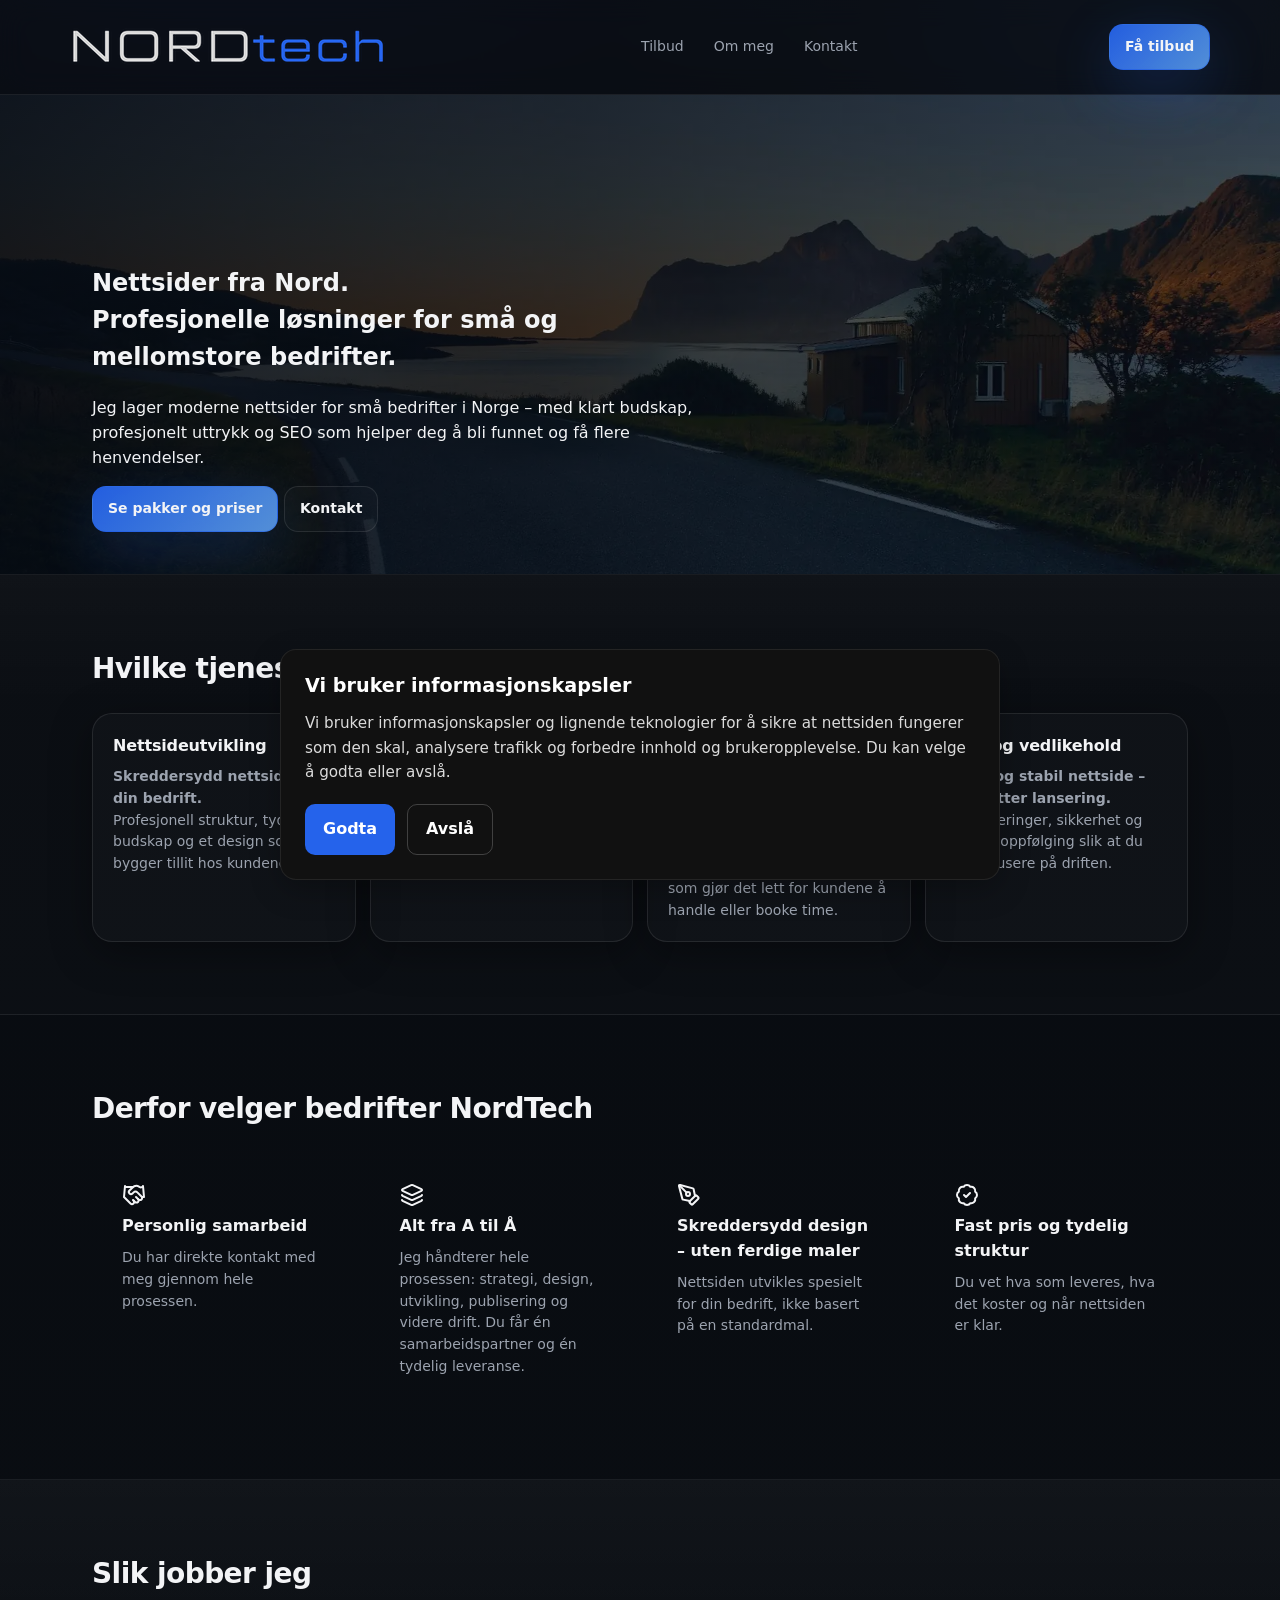
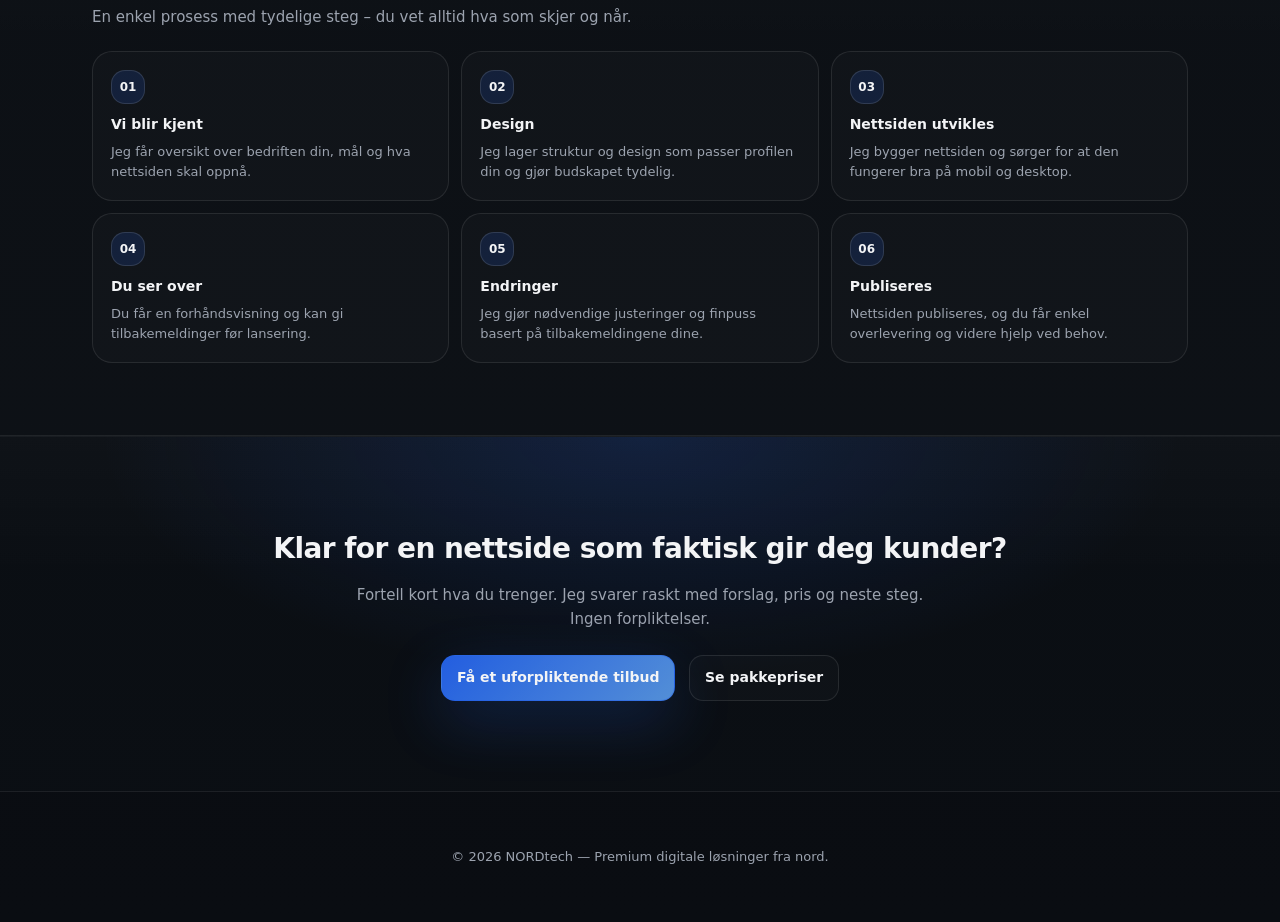
==== commit b7996767: "Cookies banner" ====
--- a/index.html
+++ b/index.html
@@ -27,6 +27,20 @@
       href="assets/favicon/favicon-16x16.png"
     />
     <link rel="manifest" href="assets/favicon/site.webmanifest" />
+    <!-- Google tag (gtag.js) -->
+    <script
+      async
+      src="https://www.googletagmanager.com/gtag/js?id=G-CPDGM98L2Q"
+    ></script>
+    <script>
+      window.dataLayer = window.dataLayer || [];
+      function gtag() {
+        dataLayer.push(arguments);
+      }
+      gtag('js', new Date());
+
+      gtag('config', 'G-CPDGM98L2Q');
+    </script>
   </head>
   <body>
     <header class="site-header">
@@ -63,8 +77,8 @@
           aria-label="Meny"
         >
           <nav class="menu-links" aria-label="Mobilmeny">
-            <a href="tjenester.html">Tjenester</a>
-            <a href="pakke.html">Pris</a>
+            <a href="tjenester.html">Tilbud</a>
+
             <a href="om.html">Om meg</a>
             <a href="kontakt.html">Kontakt</a>
           </nav>
@@ -340,6 +354,7 @@
         <p>© 2026 NORDtech — Premium digitale løsninger fra nord.</p>
       </div>
     </footer>
-    <script src="main.js"></script>
+
+    <script type="module" src="js/main.js"></script>
   </body>
 </html>
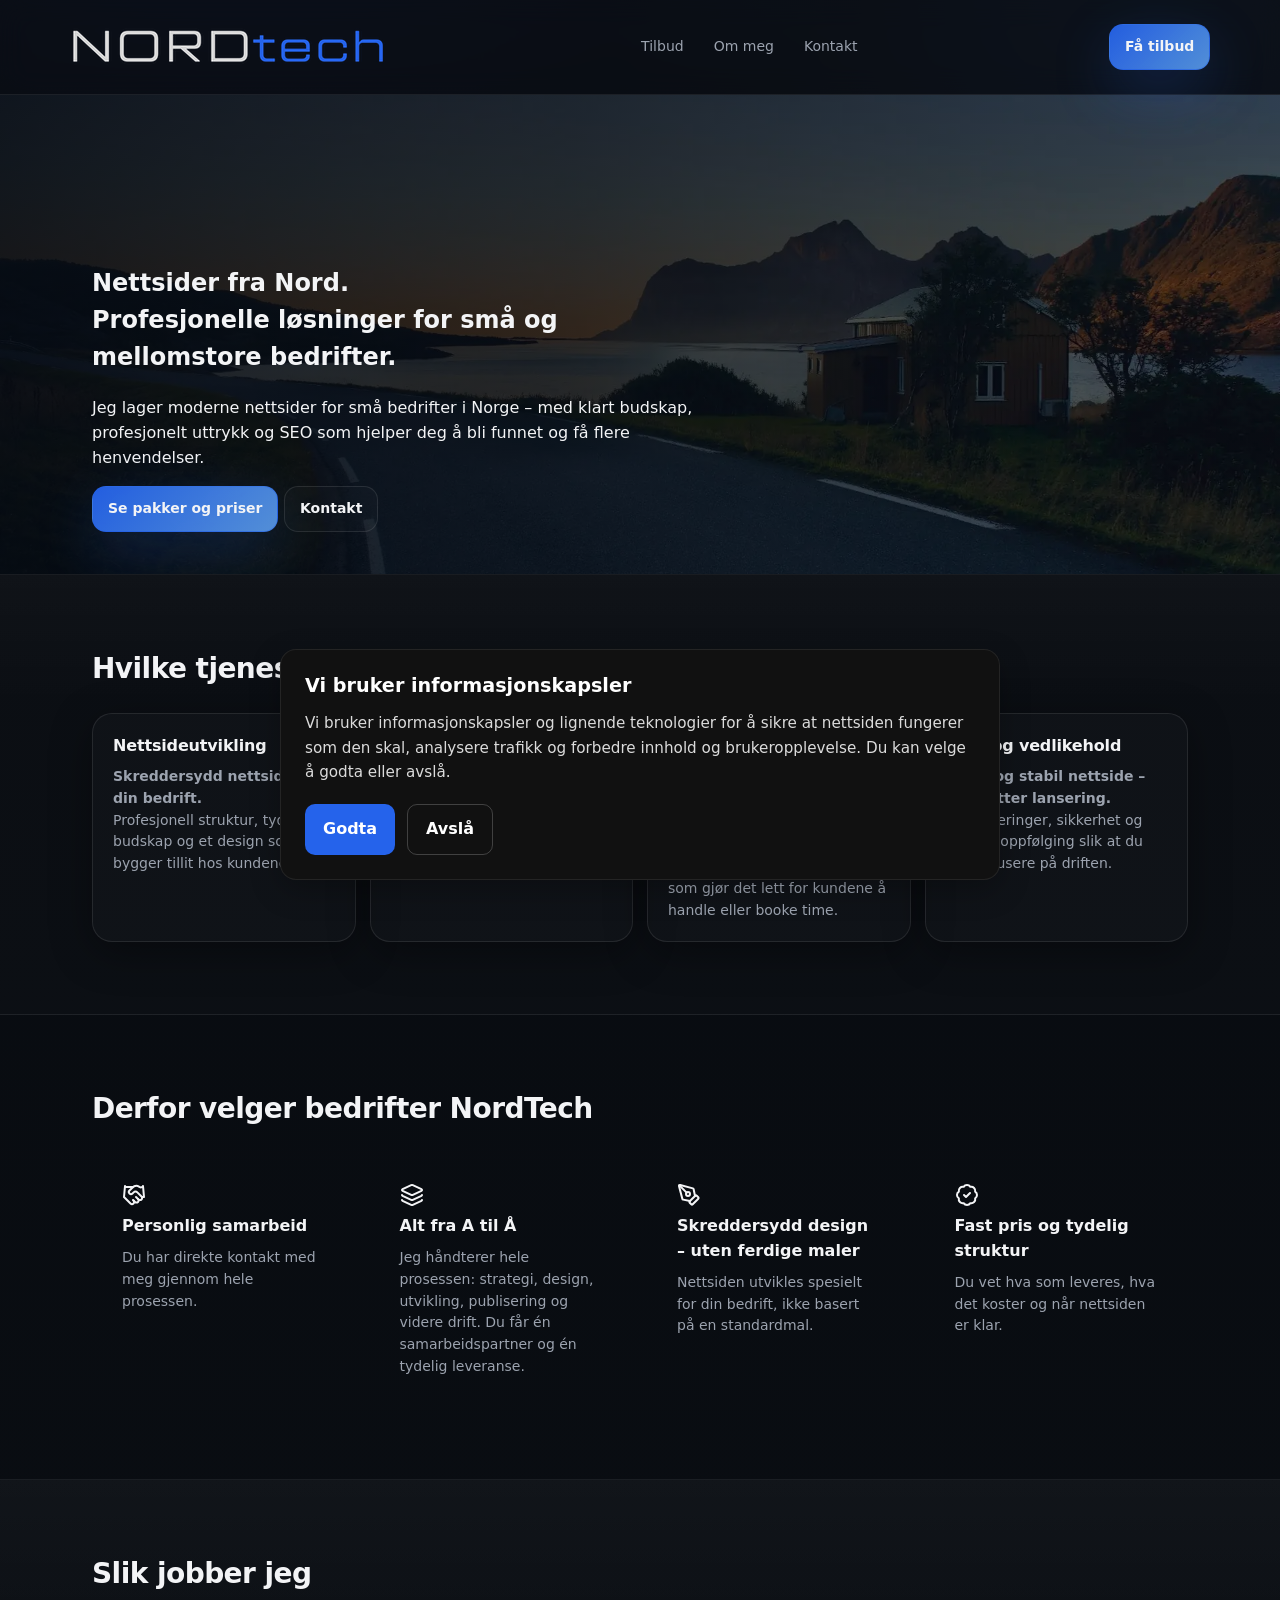
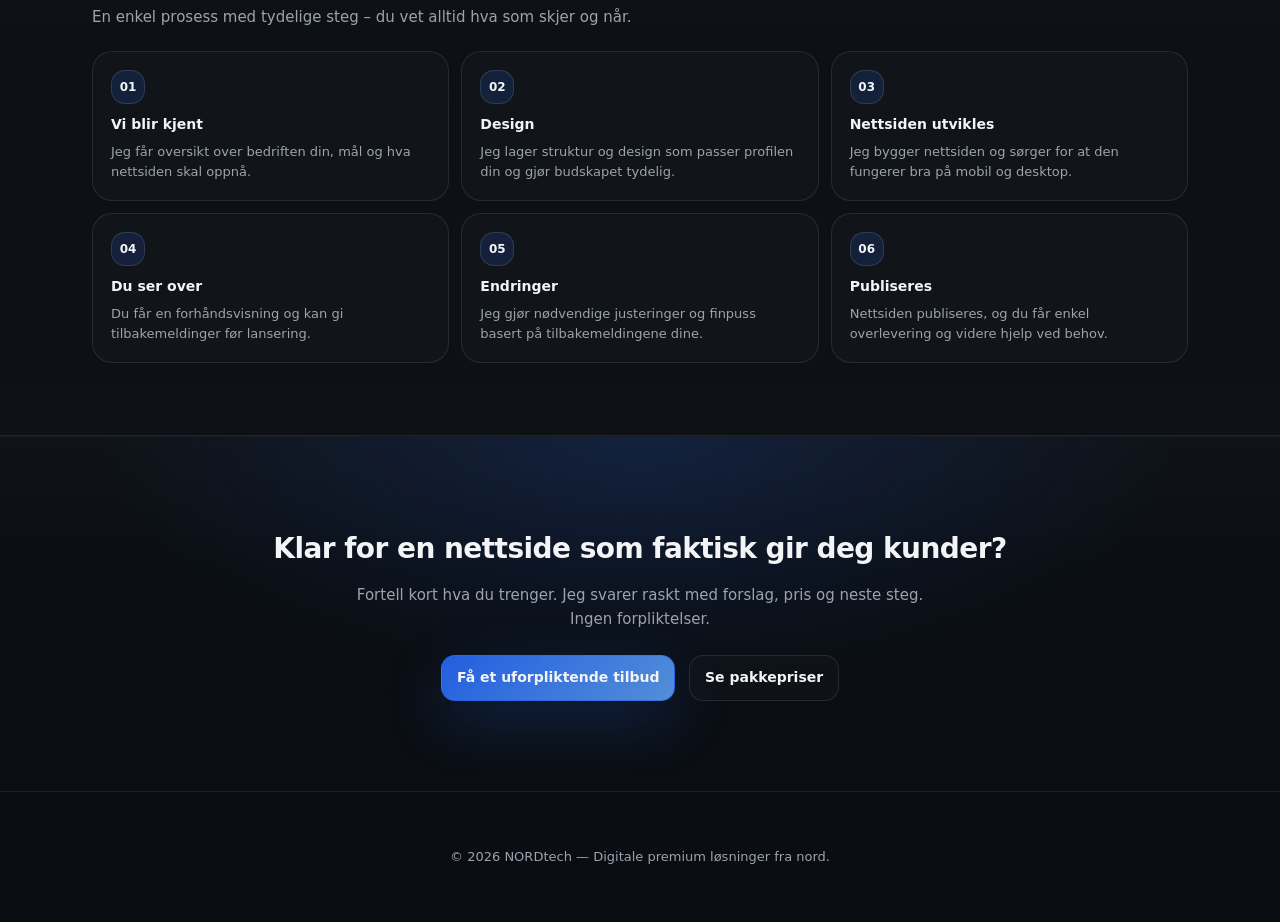
==== commit 999115b9: "Text changes" ====
--- a/index.html
+++ b/index.html
@@ -27,20 +27,6 @@
       href="assets/favicon/favicon-16x16.png"
     />
     <link rel="manifest" href="assets/favicon/site.webmanifest" />
-    <!-- Google tag (gtag.js) -->
-    <script
-      async
-      src="https://www.googletagmanager.com/gtag/js?id=G-CPDGM98L2Q"
-    ></script>
-    <script>
-      window.dataLayer = window.dataLayer || [];
-      function gtag() {
-        dataLayer.push(arguments);
-      }
-      gtag('js', new Date());
-
-      gtag('config', 'G-CPDGM98L2Q');
-    </script>
   </head>
   <body>
     <header class="site-header">
@@ -49,6 +35,34 @@
           <div class="logo" aria-hidden="true"></div>
           <img src="assets/nordtech-logo.png" alt="NordTech logo" />
         </div>
+        <button
+          id="theme-toggle"
+          class="btn theme-toggle hidden"
+          aria-label="Bytt tema"
+        >
+          <svg
+            xmlns="http://www.w3.org/2000/svg"
+            width="24"
+            height="24"
+            viewBox="0 0 24 24"
+            fill="none"
+            stroke="currentColor"
+            stroke-width="2"
+            stroke-linecap="round"
+            stroke-linejoin="round"
+            class="lucide lucide-sun-icon lucide-sun"
+          >
+            <circle cx="12" cy="12" r="5" />
+            <line x1="12" y1="1" x2="12" y2="3" />
+            <line x1="12" y1="21" x2="12" y2="23" />
+            <line x1="4.22" y1="4.22" x2="5.64" y2="5.64" />
+            <line x1="18.36" y1="18.36" x2="19.78" y2="19.78" />
+            <line x1="1" y1="12" x2="3" y2="12" />
+            <line x1="21" y1="12" x2="23" y2="12" />
+            <line x1="4.22" y1="19.78" x2="5.64" y2="18.36" />
+            <line x1="18.36" y1="5.64" x2="19.78" y2="4.22" />
+          </svg>
+        </button>
         <nav class="nav-links" aria-label="Hovedmeny">
           <a href="tjenester.html">Tilbud</a>
 
@@ -351,7 +365,7 @@
 
     <footer>
       <div class="container">
-        <p>© 2026 NORDtech — Premium digitale løsninger fra nord.</p>
+        <p>© 2026 NORDtech — Digitale premium løsninger fra nord.</p>
       </div>
     </footer>
 
--- a/styles.css
+++ b/styles.css
@@ -1,5 +1,5 @@
 :root {
-  /* Deep Arctic Minimal — premium */
+  /* Deep Arctic — dark */
   --bg: #0b0f14;
   --bg2: #070a0f;
   --surface: rgba(255, 255, 255, 0.03);
@@ -25,6 +25,23 @@
 
   --max: 1140px;
 
+  /* Deep Arctic — light */
+  body.dark-mode {
+    --bg: #f3f4f6;
+    --bg2: #e5e7eb;
+    --surface: rgba(0, 0, 0, 0.03);
+    --surface2: rgba(0, 0, 0, 0.045);
+    --card: rgba(0, 0, 0, 0.035);
+    --border: rgba(0, 0, 0, 0.09);
+    --border2: rgba(0, 0, 0, 0.14);
+
+    --text: #11181c;
+    --muted: #4b5563;
+    --muted2: #374151;
+
+    --accent: #2563eb;
+    --accent2: #60a5fa;
+  }
   /* Typography scale */
   --h1: clamp(36px, 4.6vw, 58px);
   --h2: clamp(22px, 2.2vw, 28px);
@@ -748,6 +765,9 @@
   transition: transform 0.26s var(--ease);
   padding: 18px;
 }
+.menu-panel.dark-mode {
+  background: #f3f4f6;
+}
 
 .menu-links {
   display: grid;
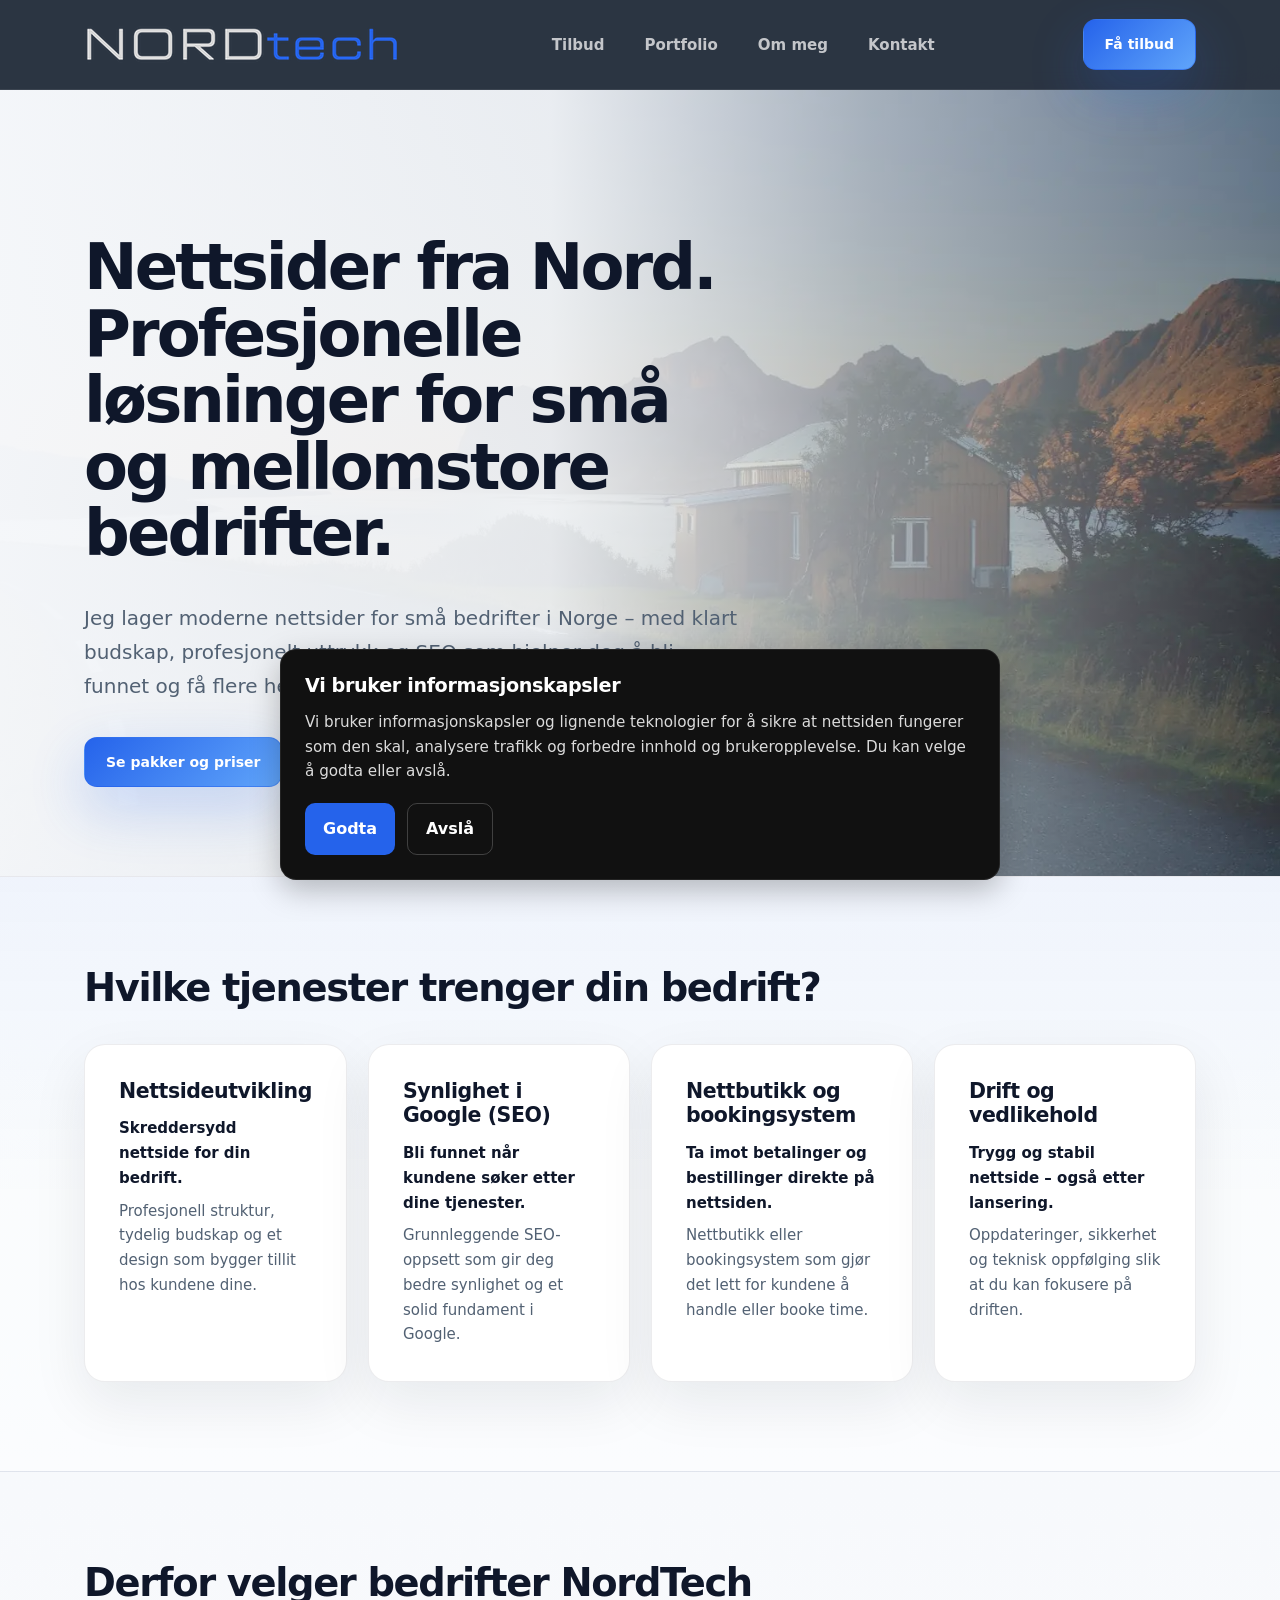
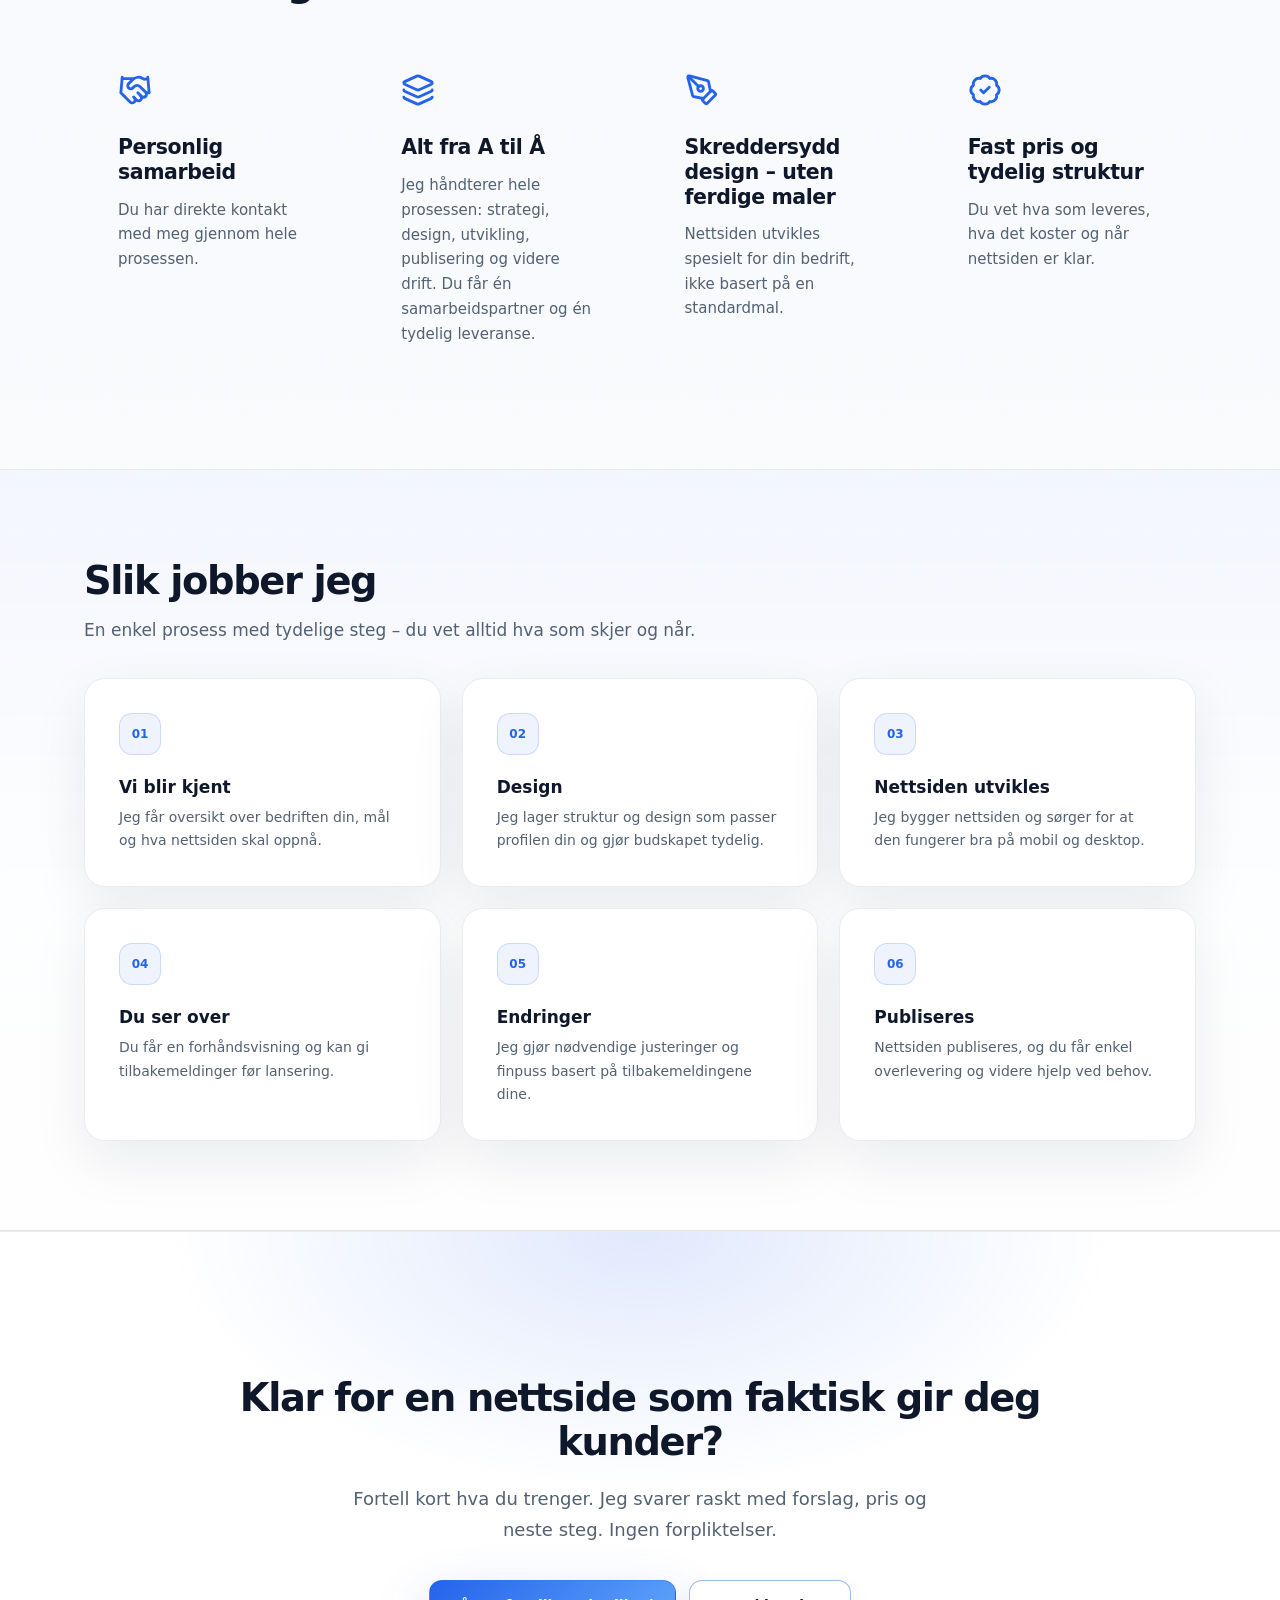
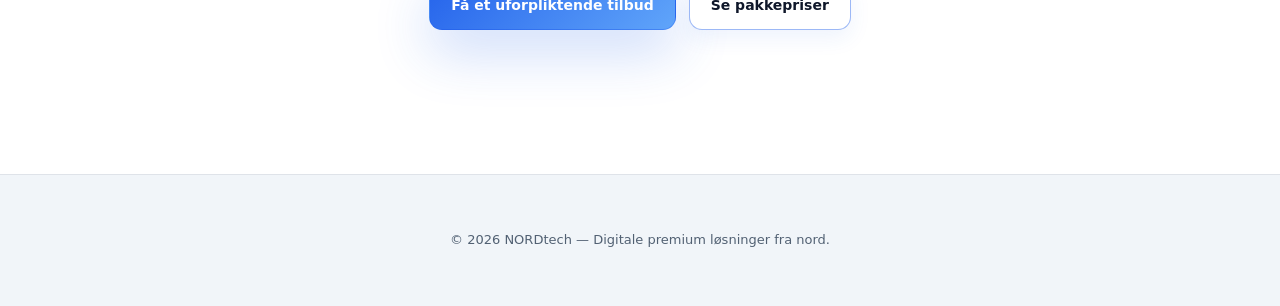
==== commit 795f0333: "Add portfolio" ====
--- a/index.html
+++ b/index.html
@@ -65,7 +65,7 @@
         </button>
         <nav class="nav-links" aria-label="Hovedmeny">
           <a href="tjenester.html">Tilbud</a>
-
+          <a href="portfolio.html">Portfolio</a>
           <a href="om.html">Om meg</a>
           <a href="kontakt.html">Kontakt</a>
         </nav>
@@ -92,7 +92,7 @@
         >
           <nav class="menu-links" aria-label="Mobilmeny">
             <a href="tjenester.html">Tilbud</a>
-
+            <a href="portfolio.html">Portfolio</a>
             <a href="om.html">Om meg</a>
             <a href="kontakt.html">Kontakt</a>
           </nav>
--- a/styles.css
+++ b/styles.css
@@ -1,284 +1,346 @@
+/* =========================================================
+   NORDTECH — LIGHT PREMIUM CSS
+   Fibonacci spacing: 8 / 13 / 21 / 34 / 55 / 89 / 144
+========================================================= */
+
 :root {
-  /* Deep Arctic — dark */
-  --bg: #0b0f14;
-  --bg2: #070a0f;
-  --surface: rgba(255, 255, 255, 0.03);
-  --surface2: rgba(255, 255, 255, 0.045);
-  --card: rgba(255, 255, 255, 0.035);
-  --border: rgba(255, 255, 255, 0.09);
-  --border2: rgba(255, 255, 255, 0.14);
-
-  --text: #f3f4f6;
-  --muted: #9ca3af;
-  --muted2: #6b7280;
+  --bg: #f7f9fc;
+  --bg2: #edf3f8;
+  --surface: rgba(255, 255, 255, 0.82);
+  --surface-strong: #ffffff;
+  --card: #ffffff;
+
+  --text: #0f172a;
+  --muted: #526173;
+  --muted2: #7a8796;
 
   --accent: #2563eb;
   --accent2: #60a5fa;
 
-  --shadow1: 0 18px 70px rgba(0, 0, 0, 0.55);
-  --shadow2: 0 10px 40px rgba(0, 0, 0, 0.35);
-
-  --r12: 12px;
-  --r16: 16px;
-  --r20: 20px;
-  --r28: 28px;
-
-  --max: 1140px;
-
-  /* Deep Arctic — light */
-  body.dark-mode {
-    --bg: #f3f4f6;
-    --bg2: #e5e7eb;
-    --surface: rgba(0, 0, 0, 0.03);
-    --surface2: rgba(0, 0, 0, 0.045);
-    --card: rgba(0, 0, 0, 0.035);
-    --border: rgba(0, 0, 0, 0.09);
-    --border2: rgba(0, 0, 0, 0.14);
-
-    --text: #11181c;
-    --muted: #4b5563;
-    --muted2: #374151;
-
-    --accent: #2563eb;
-    --accent2: #60a5fa;
-  }
-  /* Typography scale */
-  --h1: clamp(36px, 4.6vw, 58px);
-  --h2: clamp(22px, 2.2vw, 28px);
-  --p: 16px;
-  --small: 13px;
-
-  /* Motion */
+  --border: rgba(15, 23, 42, 0.08);
+  --border2: rgba(15, 23, 42, 0.14);
+
+  --shadow-sm: 0 8px 21px rgba(15, 23, 42, 0.06);
+  --shadow-md: 0 21px 55px rgba(15, 23, 42, 0.08);
+  --shadow-lg: 0 34px 89px rgba(15, 23, 42, 0.1);
+
+  --r8: 8px;
+  --r13: 13px;
+  --r21: 21px;
+  --r34: 34px;
+
+  --s8: 8px;
+  --s13: 13px;
+  --s21: 21px;
+  --s34: 34px;
+  --s55: 55px;
+  --s89: 89px;
+  --s144: 144px;
+
+  --max: 1180px;
+
+  --h1: clamp(42px, 5vw, 68px);
+  --h2: clamp(28px, 3vw, 42px);
+  --h3: clamp(18px, 1.6vw, 24px);
+
   --ease: cubic-bezier(0.2, 0.8, 0.2, 1);
 }
 
+/* Force light mode even if JS adds dark-mode */
+body.dark-mode {
+  --bg: #f7f9fc;
+  --bg2: #edf3f8;
+  --surface: rgba(255, 255, 255, 0.82);
+  --surface-strong: #ffffff;
+  --card: #ffffff;
+  --text: #0f172a;
+  --muted: #526173;
+  --muted2: #7a8796;
+}
+
+/* RESET */
 * {
   box-sizing: border-box;
 }
-html,
+
+html {
+  min-height: 100%;
+  scroll-behavior: smooth;
+}
+
 body {
-  height: 100;
-}
-body {
+  min-height: 100%;
   margin: 0;
   font-family:
     ui-sans-serif,
     system-ui,
     -apple-system,
-    Segoe UI,
+    BlinkMacSystemFont,
+    'Segoe UI',
     Roboto,
     Helvetica,
-    Arial;
+    Arial,
+    sans-serif;
+  color: var(--text);
   background:
     radial-gradient(
-      1200px 800px at 20% -10%,
-      rgba(37, 99, 235, 0.18),
+      900px 550px at 14% -8%,
+      rgba(96, 165, 250, 0.2),
       transparent 60%
     ),
     radial-gradient(
-      1000px 700px at 90% 0%,
-      rgba(96, 165, 250, 0.12),
-      transparent 55%
+      760px 480px at 90% 8%,
+      rgba(37, 99, 235, 0.12),
+      transparent 58%
     ),
-    linear-gradient(180deg, var(--bg2), var(--bg));
-  color: var(--text);
-  line-height: 1.55;
+    linear-gradient(180deg, var(--bg2), var(--bg) 42%, #ffffff);
+  line-height: 1.6;
   -webkit-font-smoothing: antialiased;
   text-rendering: optimizeLegibility;
   overflow-x: hidden;
 }
-.p-bold {
-  font-weight: 500;
-}
+
+body.menu-lock {
+  overflow: hidden;
+}
+
 a {
   color: inherit;
   text-decoration: none;
 }
+
 img {
+  display: block;
   max-width: 100%;
-  display: block;
+}
+
+.hidden {
+  display: none !important;
 }
 
 .container {
+  width: 100%;
   max-width: var(--max);
   margin: 0 auto;
-  padding: 0 22px;
-}
-
-/* ========== BACKGROUND / EFFECTS ========== */
-.bg-glow {
-  position: fixed;
-  inset: -2px;
-  z-index: -2;
-  background:
-    radial-gradient(
-      700px 500px at 16% 18%,
-      rgba(37, 99, 235, 0.2),
-      transparent 62%
-    ),
-    radial-gradient(
-      900px 650px at 82% 12%,
-      rgba(96, 165, 250, 0.16),
-      transparent 60%
-    ),
-    radial-gradient(
-      900px 700px at 50% 95%,
-      rgba(37, 99, 235, 0.12),
-      transparent 55%
-    ),
-    linear-gradient(180deg, rgba(255, 255, 255, 0.04), transparent 35%);
-  filter: saturate(105%);
-}
-
-.bg-glow::after {
-  content: '';
-  position: absolute;
-  inset: 0;
-  pointer-events: none;
-  background-image: url("data:image/svg+xml,%3Csvg xmlns='http://www.w3.org/2000/svg' width='160' height='160'%3E%3Cfilter id='n'%3E%3CfeTurbulence type='fractalNoise' baseFrequency='.85' numOctaves='2' stitchTiles='stitch'/%3E%3C/filter%3E%3Crect width='160' height='160' filter='url(%23n)' opacity='.14'/%3E%3C/svg%3E");
-  opacity: 0.35;
-  mix-blend-mode: overlay;
-}
-
-/* ========== HEADER ========== */
+  padding-inline: var(--s34);
+}
+
+/* TYPOGRAPHY */
+h1,
+h2,
+h3,
+h4,
+p {
+  margin-top: 0;
+}
+
+h1 {
+  max-width: 760px;
+  margin-bottom: 0;
+  font-size: var(--h1);
+  line-height: 1.04;
+  letter-spacing: -0.045em;
+}
+
+h2 {
+  max-width: 820px;
+  margin-bottom: 0;
+  font-size: var(--h2);
+  line-height: 1.14;
+  letter-spacing: -0.035em;
+}
+
+h3 {
+  margin-bottom: var(--s13);
+  font-size: var(--h3);
+  line-height: 1.2;
+  letter-spacing: -0.02em;
+}
+
+h4 {
+  margin-bottom: var(--s8);
+  font-size: 17px;
+  line-height: 1.3;
+}
+
+p {
+  color: var(--muted);
+}
+
+.lead {
+  max-width: 680px;
+  margin-top: var(--s34);
+  margin-bottom: 0;
+  color: var(--muted);
+  font-size: 20px;
+  line-height: 1.7;
+}
+
+.p-bold {
+  margin-bottom: var(--s8) !important;
+  color: var(--text) !important;
+  font-weight: 700;
+}
+
+/* HEADER */
+.site-header,
 header {
   position: sticky;
   top: 0;
-  padding: 10px;
   z-index: 50;
-  min-height: 30px;
-
-  backdrop-filter: blur(14px);
-  background: rgba(11, 15, 20, 0.66);
+  background: rgba(31, 41, 55, 0.94); /* ciemnoszary */
   border-bottom: 1px solid rgba(255, 255, 255, 0.08);
+  backdrop-filter: blur(21px);
 }
 
 .nav {
   display: flex;
   align-items: center;
   justify-content: space-between;
-  gap: 16px;
-  padding: 14px 0;
-}
-
-.logo {
-  font-family: 'SPACE GROTESK', sans-serif;
-  font-weight: 500;
-  letter-spacing: 0.2em;
-  font-size: 30px;
-  color: #f3f4f6;
-}
-
-.logo span {
-  font-weight: 400;
-  color: #2563eb;
-  letter-spacing: 0.01em;
-}
-
-nav {
+  min-height: 89px;
+  gap: var(--s21);
+}
+
+.brand {
   display: flex;
   align-items: center;
-  gap: 6px;
-}
-
+  gap: var(--s13);
+}
+
+.brand .logo {
+  display: none;
+}
+
+.brand img {
+  width: auto;
+  height: 42px;
+}
+
+.nav-links {
+  display: flex;
+  align-items: center;
+  gap: var(--s8);
+}
+
+.nav-links a,
 nav a {
-  color: var(--muted);
-  font-size: 14px;
-  padding: 10px 12px;
-  border-radius: 14px;
+  position: relative;
+  padding: 13px 16px;
+  border-radius: var(--r13);
+  color: rgba(255, 255, 255, 0.72);
+  font-size: 15px;
+  font-weight: 600;
   transition:
     background 0.18s var(--ease),
     color 0.18s var(--ease),
     transform 0.18s var(--ease);
 }
 
-nav a:hover {
-  background: rgba(255, 255, 255, 0.04);
-  color: var(--text);
+.nav-links a:hover,
+nav a:hover,
+.nav-links a[aria-current='page'] {
+  background: rgba(255, 255, 255, 0.08);
+  color: #ffffff;
   transform: translateY(-1px);
 }
 
-/* ========== BUTTONS ========== */
+.nav-links a::after {
+  content: '';
+  position: absolute;
+  left: 16px;
+  right: 16px;
+  bottom: 8px;
+  height: 2px;
+  border-radius: 2px;
+  background: transparent;
+}
+
+.nav-links a[aria-current='page']::after {
+  background: linear-gradient(90deg, var(--accent), var(--accent2));
+}
+/* BUTTONS */
 .btn {
   display: inline-flex;
   align-items: center;
   justify-content: center;
+  min-height: 48px;
   gap: 10px;
-
-  padding: 11px 15px;
-  border-radius: 14px;
-  border: 1px solid rgba(255, 255, 255, 0.1);
-  background: rgba(255, 255, 255, 0.03);
+  padding: 13px 21px;
+  border-radius: var(--r13);
+  border: 1px solid var(--border);
+  background: #ffffff;
   color: var(--text);
-
-  font-weight: 700;
+  box-shadow: var(--shadow-sm);
   font-size: 14px;
-
+  font-weight: 800;
   transition:
-    transform 0.16s var(--ease),
-    background 0.16s var(--ease),
-    border-color 0.16s var(--ease),
-    box-shadow 0.16s var(--ease);
-  will-change: transform;
+    transform 0.18s var(--ease),
+    background 0.18s var(--ease),
+    border-color 0.18s var(--ease),
+    box-shadow 0.18s var(--ease);
 }
 
 .btn:hover {
-  transform: translateY(-1px);
-  background: rgba(255, 255, 255, 0.05);
-  border-color: rgba(255, 255, 255, 0.14);
+  transform: translateY(-2px);
+  border-color: var(--border2);
+  box-shadow: var(--shadow-md);
 }
 
 .btn:active {
-  transform: translateY(0px) scale(0.99);
+  transform: translateY(0) scale(0.99);
 }
 
 .btn.primary {
-  border-color: rgba(37, 99, 235, 0.45);
-  background: linear-gradient(
-    135deg,
-    rgba(37, 99, 235, 0.95),
-    rgba(96, 165, 250, 0.85)
-  );
-  box-shadow: 0 20px 60px rgba(37, 99, 235, 0.24);
+  color: #ffffff;
+  border-color: rgba(37, 99, 235, 0.36);
+  background: linear-gradient(135deg, #2563eb, #60a5fa);
+  box-shadow: 0 21px 55px rgba(37, 99, 235, 0.24);
 }
 
 .btn.primary:hover {
-  box-shadow: 0 26px 80px rgba(37, 99, 235, 0.3);
+  box-shadow: 0 34px 89px rgba(37, 99, 235, 0.28);
 }
 
 .btn.secondary {
-  background: rgba(255, 255, 255, 0.02);
-}
-
-/* ========== HERO SECTION ========== */
+  background: #ffffff;
+  color: var(--text);
+  border: 1px solid rgba(37, 99, 235, 0.45);
+  box-shadow: 0 8px 21px rgba(37, 99, 235, 0.08);
+}
+
+.btn.secondary:hover {
+  background: rgba(37, 99, 235, 0.04);
+  border-color: var(--accent);
+  color: var(--accent);
+  box-shadow: 0 13px 34px rgba(37, 99, 235, 0.14);
+}
+
+/* HERO */
 .hero {
   position: relative;
-  padding: 150px 0 42px;
-
-  /* HERO BG (use the WebP you generated) */
+  min-height: 720px;
+  padding: var(--s144) 0 var(--s89);
   background-image: url('assets/nettside-nord-norge.webp');
   background-size: cover;
-  background-position: right center; /* dom po prawej */
+  background-position: right center;
   background-repeat: no-repeat;
-
   overflow: hidden;
 }
 
-/* Overlay for text readability in hero */
 .hero::before {
   content: '';
   position: absolute;
   inset: 0;
+  z-index: 0;
   background: linear-gradient(
     90deg,
-    rgba(5, 10, 18, 0.88) 0%,
-    rgba(5, 10, 18, 0.7) 45%,
-    rgba(5, 10, 18, 0.35) 100%
+    rgba(247, 249, 252, 0.98) 0%,
+    rgba(247, 249, 252, 0.92) 43%,
+    rgba(247, 249, 252, 0.54) 68%,
+    rgba(247, 249, 252, 0.16) 100%
   );
-  z-index: 0;
-}
-
-/* All hero content above overlay */
+}
+
 .hero .container {
   position: relative;
   z-index: 1;
@@ -286,276 +348,229 @@
 
 .hero-grid {
   display: grid;
-  grid-template-columns: 1.15fr 0.85fr;
-  gap: 28px;
-  align-items: start;
-}
-
-/* ========== SECTIONS ========== */
+  grid-template-columns: 1fr 0.618fr;
+  align-items: center;
+  gap: var(--s55);
+}
+
+.hero-buttons {
+  display: flex;
+  flex-wrap: wrap;
+  gap: var(--s13);
+  margin-top: var(--s34);
+}
+
+/* SECTIONS */
 .section {
-  padding: 72px 0;
+  padding: var(--s89) 0;
 }
 
 .section.dark {
   background:
-    linear-gradient(180deg, rgba(255, 255, 255, 0.02), transparent 30%),
-    rgba(255, 255, 255, 0.01);
-  border-top: 1px solid rgba(255, 255, 255, 0.06);
-  border-bottom: 1px solid rgba(255, 255, 255, 0.06);
-}
-
-h2 {
-  margin: 0;
-  font-size: var(--h2);
-  letter-spacing: -0.02em;
-}
-
+    linear-gradient(180deg, rgba(37, 99, 235, 0.045), transparent 55%),
+    rgba(255, 255, 255, 0.44);
+  border-top: 1px solid var(--border);
+  border-bottom: 1px solid var(--border);
+}
+
+.section-head {
+  max-width: 760px;
+}
+
+.section-head .sub {
+  margin-top: var(--s13);
+  margin-bottom: 0;
+  color: var(--muted);
+  font-size: 17px;
+  line-height: 1.65;
+}
+
+/* CARDS */
 .cards {
-  margin-top: 22px;
   display: grid;
   grid-template-columns: repeat(4, 1fr);
-  gap: 14px;
+  gap: var(--s21);
+  margin-top: var(--s34);
+}
+
+.card,
+.card-no-frame,
+.process > div,
+.pricing-card,
+.info-card,
+.contact-card,
+.faq-item {
+  border: 1px solid var(--border);
+  border-radius: var(--r21);
+  background: var(--card);
+  box-shadow: var(--shadow-md);
 }
 
 .card {
-  border-radius: var(--r20);
-  border: 1px solid rgba(255, 255, 255, 0.09);
-  background: rgba(255, 255, 255, 0.02);
-  padding: 20px;
-  box-shadow: var(--shadow2);
+  padding: var(--s34);
   transition:
     transform 0.18s var(--ease),
     border-color 0.18s var(--ease),
-    background 0.18s var(--ease);
-}
-
-.card:hover {
-  transform: translateY(-2px);
-  border-color: rgba(255, 255, 255, 0.14);
-  background: rgba(255, 255, 255, 0.03);
+    box-shadow 0.18s var(--ease);
+}
+
+.card:hover,
+.process > div:hover,
+.pricing-card:hover {
+  transform: translateY(-4px);
+  border-color: rgba(37, 99, 235, 0.22);
+  box-shadow: var(--shadow-lg);
 }
 
 .card h3 {
-  margin: 0 0 8px;
-  font-size: 16px;
-  letter-spacing: -0.01em;
+  margin-bottom: var(--s13);
 }
 
 .card p {
-  margin: 0;
-  color: var(--muted);
-  font-size: 14px;
-}
-
+  margin-bottom: 0;
+  font-size: 15px;
+  line-height: 1.65;
+}
+
+/* WHY CHOOSE */
 .card-no-frame {
-  padding: 30px;
-}
+  padding: var(--s34);
+  background: transparent;
+  border: 0;
+  box-shadow: none;
+}
+
+.card-no-frame svg {
+  width: 34px;
+  height: 34px;
+  margin-bottom: var(--s21);
+  color: var(--accent);
+}
+
 .card-no-frame h3 {
-  margin: 0 0 8px;
-  font-size: 16px;
-}
+  margin-bottom: var(--s13);
+}
+
 .card-no-frame p {
-  margin: 0;
-  color: var(--muted);
-  font-size: 14px;
-}
-
-.p-bold {
-  font-weight: bolder;
-}
-
-/* ========== PROCESS ========== */
+  margin-bottom: 0;
+  font-size: 15px;
+  line-height: 1.65;
+}
+
+/* PROCESS */
 .process {
-  margin-top: 22px;
   display: grid;
   grid-template-columns: repeat(3, 1fr);
-  gap: 12px;
+  gap: var(--s21);
+  margin-top: var(--s34);
 }
 
 .process > div {
-  border-radius: var(--r20);
-  border: 1px solid rgba(255, 255, 255, 0.09);
-  background: rgba(255, 255, 255, 0.02);
-  padding: 18px;
+  padding: var(--s34);
   transition:
     transform 0.18s var(--ease),
-    border-color 0.18s var(--ease);
-}
-
-.process > div:hover {
-  transform: translateY(-2px);
-  border-color: rgba(255, 255, 255, 0.14);
-}
-
-.process span {
+    border-color 0.18s var(--ease),
+    box-shadow 0.18s var(--ease);
+}
+
+.process span,
+.mini-steps span {
   display: inline-flex;
   align-items: center;
   justify-content: center;
-  width: 34px;
-  height: 34px;
-  border-radius: 14px;
-  border: 1px solid rgba(255, 255, 255, 0.12);
-  background: rgba(37, 99, 235, 0.16);
-  color: var(--text);
-  font-weight: 850;
+  width: 42px;
+  height: 42px;
+  margin-bottom: var(--s21);
+  border: 1px solid rgba(37, 99, 235, 0.18);
+  border-radius: var(--r13);
+  background: rgba(37, 99, 235, 0.08);
+  color: var(--accent);
   font-size: 12px;
-  margin-bottom: 10px;
-}
-
-.process h4 {
-  margin: 0 0 6px;
+  font-weight: 900;
+}
+
+.process p {
+  margin-bottom: 0;
   font-size: 14px;
-}
-
-.process p {
-  margin: 0;
+  line-height: 1.65;
+}
+
+/* FINAL CTA */
+.cta-final {
+  padding: var(--s144) 0;
+  background:
+    radial-gradient(
+      760px 420px at 50% 0%,
+      rgba(37, 99, 235, 0.14),
+      transparent 62%
+    ),
+    #ffffff;
+  border-top: 1px solid var(--border);
+}
+
+.cta-box {
+  max-width: 820px;
+  margin: 0 auto;
+  text-align: center;
+}
+
+.cta-box h2 {
+  margin-inline: auto;
+}
+
+.cta-box p {
+  max-width: 610px;
+  margin: var(--s21) auto var(--s34);
+  font-size: 18px;
+  line-height: 1.7;
+}
+
+.cta-actions {
+  display: flex;
+  flex-wrap: wrap;
+  justify-content: center;
+  gap: var(--s13);
+}
+
+/* FOOTER */
+footer {
+  padding: var(--s55) 0;
+  border-top: 1px solid var(--border);
+  background: #f1f5f9;
   color: var(--muted);
   font-size: 13px;
-}
-
-/* ========== FINAL CTA ========== */
-.cta-final {
-  padding: 90px 0;
-  background:
-    radial-gradient(
-      900px 400px at 50% 0%,
-      rgba(37, 99, 235, 0.18),
-      transparent 60%
-    ),
-    linear-gradient(180deg, rgba(255, 255, 255, 0.02), transparent 40%);
-  border-top: 1px solid rgba(255, 255, 255, 0.06);
-}
-
-.cta-box {
   text-align: center;
-  max-width: 820px;
-  margin: 0 auto;
-}
-
-.cta-box h2 {
-  margin-bottom: 14px;
-}
-
-.cta-box p {
-  color: var(--muted);
-  font-size: 15px;
-  max-width: 60ch;
-  margin: 0 auto 24px;
-}
-
-.cta-actions {
-  display: flex;
-  justify-content: center;
-  gap: 14px;
-  flex-wrap: wrap;
-}
-/* ========== FOOTER ========== */
-footer {
-  padding: 42px 0;
-  border-top: 1px solid rgba(255, 255, 255, 0.08);
-  color: var(--muted);
-  font-size: 13px;
-  background: rgba(0, 0, 0, 0.12);
-  text-align: center;
-}
-
-/* ========== RESPONSIVENESS ========== */
-@media (max-width: 960px) {
-  .hero {
-    padding: 64px 0 34px;
-  }
-  .hero-grid {
-    grid-template-columns: 1fr;
-    gap: 18px;
-  }
-  .cards {
-    grid-template-columns: 1fr;
-    gap: 12px;
-  }
-  .process {
-    grid-template-columns: 1fr 1fr;
-    gap: 12px;
-  }
-  nav {
-    display: none;
-  } /* mobile: minimal */
-}
-
-@media (max-width: 520px) {
-  header .btn.primary {
-    display: none;
-  }
-  .container {
-    padding: 0 18px;
-  }
-  h1 {
-    letter-spacing: -0.02em;
-  }
-  .process {
-    grid-template-columns: 1fr;
-  }
-  .hero-buttons .btn {
-    width: 100%;
-    margin: 5px;
-  }
-}
-
-/* ========== ACCESSIBILITY / FOCUS ========== */
-:focus-visible {
-  outline: 2px solid rgba(96, 165, 250, 0.9);
-  outline-offset: 3px;
-  border-radius: 12px;
-}
-
-/* ========== REDUCED MOTION ========== */
-@media (prefers-reduced-motion: reduce) {
-  * {
-    transition: none !important;
-    scroll-behavior: auto !important;
-  }
-}
-/* ========== HAMBURGER / MOBILE MENU ========== */
-
-.site-header {
-  position: sticky;
-  top: 0;
-  z-index: 50;
-}
-
-/* Desktop CTA hidden on mobile (in menu) */
+}
+
+footer p {
+  margin-bottom: 0;
+}
+
+/* MOBILE MENU */
 .desktop-cta {
   display: inline-flex;
 }
 
 .menu-btn {
-  display: none; /* pokażemy na mobile */
+  display: none;
+  align-items: center;
+  justify-content: center;
   width: 46px;
   height: 46px;
-  border-radius: 14px;
-  border: 1px solid rgba(255, 255, 255, 0.1);
-  background: rgba(255, 255, 255, 0.03);
+  padding: 0;
+  border: 1px solid var(--border);
+  border-radius: var(--r13);
+  background: #ffffff;
   color: var(--text);
-  align-items: center;
-  justify-content: center;
-  padding: 0;
+  box-shadow: var(--shadow-sm);
   cursor: pointer;
-  transition:
-    transform 0.16s var(--ease),
-    background 0.16s var(--ease),
-    border-color 0.16s var(--ease);
-}
-
-.menu-btn:hover {
-  background: rgba(255, 255, 255, 0.05);
-  border-color: rgba(255, 255, 255, 0.14);
-  transform: translateY(-1px);
 }
 
 .menu-icon {
   position: relative;
+  display: inline-block;
   width: 22px;
   height: 14px;
-  display: inline-block;
 }
 
 .menu-icon span {
@@ -564,7 +579,7 @@
   right: 0;
   height: 2px;
   border-radius: 999px;
-  background: rgba(243, 244, 246, 0.95);
+  background: var(--text);
   transition:
     transform 0.22s var(--ease),
     top 0.22s var(--ease),
@@ -574,230 +589,54 @@
 .menu-icon span:nth-child(1) {
   top: 0;
 }
+
 .menu-icon span:nth-child(2) {
   top: 6px;
 }
+
 .menu-icon span:nth-child(3) {
   top: 12px;
 }
 
-/* X state */
 .is-menu-open .menu-icon span:nth-child(1) {
   top: 6px;
   transform: rotate(45deg);
 }
+
 .is-menu-open .menu-icon span:nth-child(2) {
   opacity: 0;
 }
+
 .is-menu-open .menu-icon span:nth-child(3) {
   top: 6px;
   transform: rotate(-45deg);
 }
 
-/* Mobile menu panel (slides from header) */
-.mobile-menu {
-  display: none; /* tylko mobile */
-  overflow: hidden;
-  max-height: 0;
-  opacity: 0;
-  transform: translateY(-6px);
-  transition:
-    max-height 0.28s var(--ease),
-    opacity 0.2s var(--ease),
-    transform 0.28s var(--ease);
-  border-bottom: 1px solid rgba(255, 255, 255, 0.08);
-  background: rgba(11, 15, 20, 0.86);
-  backdrop-filter: blur(14px);
-}
-
-.mobile-menu-inner {
-  padding: 10px 0 16px;
-  display: grid;
-  gap: 8px;
-}
-
-.mobile-menu a:not(.btn) {
-  display: block;
-  padding: 12px 12px;
-  border-radius: 14px;
-  color: var(--text);
-  background: rgba(255, 255, 255, 0.02);
-  border: 1px solid rgba(255, 255, 255, 0.06);
-}
-
-.mobile-menu a:not(.btn):hover {
-  background: rgba(255, 255, 255, 0.04);
-  border-color: rgba(255, 255, 255, 0.1);
-}
-
-.mobile-menu .btn {
-  margin-top: 6px;
-  width: 100%;
-}
-
-/* Open mobile menu panel */
-.is-menu-open + .mobile-menu,
-.site-header.is-menu-open .mobile-menu {
-  max-height: 420px; /* wystarczy na linki */
-  opacity: 1;
-  transform: translateY(0);
-}
-
-/* Responsiveness: hide desktop nav, show hamburger and panel */
-@media (max-width: 960px) {
-  .nav-links {
-    display: none;
-  }
-  .desktop-cta {
-    display: none;
-  }
-  .menu-btn {
-    display: inline-flex;
-  }
-  .mobile-menu {
-    display: block;
-  }
-}
-
-/* Reduced motion for mobile menu */
-@media (prefers-reduced-motion: reduce) {
-  .mobile-menu,
-  .menu-icon span,
-  .menu-btn {
-    transition: none !important;
-  }
-}
-/* ========== MOBILE OVERLAY MENU ========== */
-
-.desktop-cta {
-  display: inline-flex;
-}
-
-.menu-btn {
-  display: none;
-  width: 46px;
-  height: 46px;
-  border-radius: 14px;
-  border: 1px solid rgba(255, 255, 255, 0.1);
-  background: rgba(255, 255, 255, 0.03);
-  color: var(--text);
-  align-items: center;
-  justify-content: center;
-  padding: 0;
-  cursor: pointer;
-  transition:
-    transform 0.16s var(--ease),
-    background 0.16s var(--ease),
-    border-color 0.16s var(--ease);
-}
-
-.menu-btn:hover {
-  background: rgba(255, 255, 255, 0.05);
-  border-color: rgba(255, 255, 255, 0.14);
-  transform: translateY(-1px);
-}
-
-.menu-icon {
-  position: relative;
-  width: 22px;
-  height: 14px;
-  display: inline-block;
-}
-
-.menu-icon span {
-  position: absolute;
-  left: 0;
-  right: 0;
-  height: 2px;
-  border-radius: 999px;
-  background: rgba(243, 244, 246, 0.95);
-  transition:
-    transform 0.22s var(--ease),
-    top 0.22s var(--ease),
-    opacity 0.18s var(--ease);
-}
-
-.menu-icon span:nth-child(1) {
-  top: 0;
-}
-.menu-icon span:nth-child(2) {
-  top: 6px;
-}
-.menu-icon span:nth-child(3) {
-  top: 12px;
-}
-
-/* X state */
-.is-menu-open .menu-icon span:nth-child(1) {
-  top: 6px;
-  transform: rotate(45deg);
-}
-.is-menu-open .menu-icon span:nth-child(2) {
-  opacity: 0;
-}
-.is-menu-open .menu-icon span:nth-child(3) {
-  top: 6px;
-  transform: rotate(-45deg);
-}
-
-/* Mobile menu overlay */
 .menu-overlay {
   position: fixed;
   inset: 0;
   z-index: 100;
+  margin-top: 89px;
   display: grid;
   place-items: start end;
-  background: rgba(0, 0, 0, 0.55);
+  background: rgba(15, 23, 42, 0.22);
   opacity: 0;
   pointer-events: none;
   transition: opacity 0.22s var(--ease);
-  margin-top: 72px; /* height of header */
 }
 
 .menu-panel {
   width: 100%;
   height: 100%;
-  background: rgba(11, 15, 20, 0.92);
-  backdrop-filter: blur(18px);
-  border-left: 1px solid rgba(255, 255, 255, 0.1);
-  box-shadow: 0 30px 120px rgba(0, 0, 0, 0.55);
-  transform: translateX(14px);
+  padding: var(--s34);
+  background: rgba(255, 255, 255, 0.96);
+  border-left: 1px solid var(--border);
+  box-shadow: var(--shadow-lg);
+  backdrop-filter: blur(21px);
+  transform: translateX(21px);
   transition: transform 0.26s var(--ease);
-  padding: 18px;
-}
-.menu-panel.dark-mode {
-  background: #f3f4f6;
-}
-
-.menu-links {
-  display: grid;
-  gap: 10px;
-
-  margin-top: 72px;
-}
-
-.menu-links a:not(.btn) {
-  display: block;
-  padding: 14px 14px;
-  border-radius: 14px;
-  color: var(--text);
-  background: rgba(255, 255, 255, 0.02);
-  border: 1px solid rgba(255, 255, 255, 0.06);
-  font-size: 15px;
-  font-weight: 700;
-}
-
-.menu-links a:not(.btn):hover {
-  background: rgba(255, 255, 255, 0.04);
-  border-color: rgba(255, 255, 255, 0.1);
-}
-
-.menu-links .btn {
-  margin-top: 8px;
-  width: 100%;
-}
-
-/* Open state for mobile overlay menu */
+}
+
 .site-header.is-menu-open .menu-overlay {
   opacity: 1;
   pointer-events: auto;
@@ -807,221 +646,168 @@
   transform: translateX(0);
 }
 
-/* Responsiveness for mobile overlay menu */
-@media (max-width: 960px) {
-  .nav-links {
-    display: none;
-  }
-  .desktop-cta {
-    display: none;
-  }
-  .menu-btn {
-    display: inline-flex;
-  }
-}
-
-/* Lock scroll when menu is open */
-body.menu-lock {
-  overflow: hidden;
-}
-
-/* Reduced motion for mobile overlay menu */
-@media (prefers-reduced-motion: reduce) {
-  .menu-overlay,
-  .menu-panel,
-  .menu-icon span,
-  .menu-btn {
-    transition: none !important;
-  }
-}
-/* ========== PRICING TABLE ========== */
-
-.pricing-table {
-  margin-top: 30px;
-  overflow-x: auto;
-}
-
-.pricing-table table {
-  width: 100%;
-  border-collapse: collapse;
-  background: rgba(255, 255, 255, 0.02);
-  border-radius: var(--r20);
-  overflow: hidden;
-  box-shadow: var(--shadow2);
-}
-
-.pricing-table th,
-.pricing-table td {
-  padding: 16px;
-  text-align: center;
-  border-bottom: 1px solid rgba(255, 255, 255, 0.06);
-  font-size: 14px;
-}
-
-.pricing-table th:first-child,
-.pricing-table td:first-child {
-  text-align: left;
-  color: var(--muted);
-  font-weight: 500;
-}
-
-.plan-name {
-  font-weight: 700;
-  margin-bottom: 6px;
-}
-
-.plan-price {
+.menu-links {
+  display: grid;
+  gap: var(--s13);
+  margin-top: var(--s55);
+}
+
+.menu-links a:not(.btn) {
+  display: block;
+  padding: 16px 18px;
+  border: 1px solid var(--border);
+  border-radius: var(--r13);
+  background: #ffffff;
+  color: var(--text);
+  font-size: 16px;
   font-weight: 800;
-  font-size: 18px;
-  margin-bottom: 4px;
-}
-
-.plan-setup {
-  font-size: 12px;
-  color: var(--muted);
-}
-
-.recommended {
-  background: linear-gradient(
-    180deg,
-    rgba(37, 99, 235, 0.12),
-    rgba(37, 99, 235, 0.05)
-  );
-  border-left: 1px solid rgba(37, 99, 235, 0.4);
-  border-right: 1px solid rgba(37, 99, 235, 0.4);
-}
-
-.badge {
-  display: inline-block;
-  margin-bottom: 8px;
-  padding: 4px 10px;
-  border-radius: 999px;
-  font-size: 11px;
-  font-weight: 700;
-  background: rgba(37, 99, 235, 0.9);
-  color: #fff;
-}
-/* ========== PRICING CARDS ========== */
-
+}
+
+/* PRICING */
 .pricing-cards {
-  margin-top: 40px;
   display: grid;
   grid-template-columns: repeat(3, 1fr);
-  gap: 20px;
+  gap: var(--s21);
+  margin-top: var(--s55);
 }
 
 .pricing-card {
   position: relative;
-  padding: 28px;
-  border-radius: var(--r20);
-  border: 1px solid rgba(255, 255, 255, 0.09);
-  background: rgba(255, 255, 255, 0.02);
-  box-shadow: var(--shadow2);
   display: flex;
   flex-direction: column;
-  gap: 16px;
+  gap: var(--s21);
+  padding: var(--s34);
   transition:
     transform 0.18s var(--ease),
     border-color 0.18s var(--ease),
-    background 0.18s var(--ease);
-}
-
-.pricing-card:hover {
-  transform: translateY(-3px);
-  border-color: rgba(255, 255, 255, 0.14);
+    box-shadow 0.18s var(--ease);
 }
 
 .pricing-card h3 {
-  margin: 0;
-  font-size: 20px;
+  margin-bottom: 0;
 }
 
 .price {
-  font-size: 22px;
-  font-weight: 800;
+  color: var(--text);
+  font-size: 28px;
+  font-weight: 900;
+  letter-spacing: -0.03em;
 }
 
 .setup {
-  font-size: 13px;
-  color: var(--muted);
-}
-
-.pricing-card ul {
-  list-style: none;
-  padding: 0;
-  margin: 0;
-  display: flex;
-  flex-direction: column;
-  gap: 10px;
   color: var(--muted);
   font-size: 14px;
+}
+
+.pricing-card ul {
+  display: grid;
+  gap: var(--s13);
+  margin: 0;
+  padding: 0;
+  list-style: none;
+  color: var(--muted);
+  font-size: 15px;
 }
 
 .pricing-card ul li::before {
   content: '✔';
   margin-right: 8px;
   color: var(--accent);
+  font-weight: 900;
 }
 
 .pricing-card .btn {
   margin-top: auto;
 }
 
-/* Recommended styling */
 .pricing-card.recommended {
-  border: 1px solid rgba(37, 99, 235, 0.6);
-  background: linear-gradient(
-    180deg,
-    rgba(37, 99, 235, 0.12),
-    rgba(37, 99, 235, 0.04)
-  );
-  box-shadow: 0 20px 60px rgba(37, 99, 235, 0.25);
-}
-
+  border-color: rgba(37, 99, 235, 0.34);
+  background: linear-gradient(180deg, rgba(37, 99, 235, 0.08), #ffffff 58%);
+}
+
+.badge,
 .pricing-card .badge {
-  position: absolute;
-  top: -12px;
-  left: 20px;
+  display: inline-block;
+  width: fit-content;
+  padding: 5px 13px;
+  border-radius: 999px;
   background: var(--accent);
-  color: #fff;
+  color: #ffffff;
   font-size: 11px;
-  font-weight: 700;
-  padding: 4px 10px;
-  border-radius: 999px;
-}
-
-/* Responsive */
-@media (max-width: 960px) {
-  .pricing-cards {
-    grid-template-columns: 1fr;
-  }
-}
-/* ========== FAQ (SMOOTH OPEN/CLOSE) ========== */
-
+  font-weight: 800;
+}
+
+/* PRICING TABLE */
+.pricing-table {
+  margin-top: var(--s34);
+  overflow-x: auto;
+}
+
+.pricing-table table {
+  width: 100%;
+  overflow: hidden;
+  border-collapse: collapse;
+  border-radius: var(--r21);
+  background: #ffffff;
+  box-shadow: var(--shadow-md);
+}
+
+.pricing-table th,
+.pricing-table td {
+  padding: var(--s21);
+  border-bottom: 1px solid var(--border);
+  font-size: 14px;
+  text-align: center;
+}
+
+.pricing-table th:first-child,
+.pricing-table td:first-child {
+  color: var(--muted);
+  font-weight: 600;
+  text-align: left;
+}
+
+.plan-name {
+  margin-bottom: 6px;
+  font-weight: 900;
+}
+
+.plan-price {
+  margin-bottom: 4px;
+  font-size: 18px;
+  font-weight: 900;
+}
+
+.plan-setup {
+  color: var(--muted);
+  font-size: 12px;
+}
+
+.recommended {
+  background: rgba(37, 99, 235, 0.06);
+}
+
+/* FAQ */
 .faq {
-  margin-top: 28px;
-  display: grid;
-  gap: 12px;
+  display: grid;
+  gap: var(--s13);
+  margin-top: var(--s34);
 }
 
 .faq-item {
-  border-radius: var(--r20);
-  border: 1px solid rgba(255, 255, 255, 0.09);
-  background: rgba(255, 255, 255, 0.02);
-  box-shadow: var(--shadow2);
   overflow: hidden;
 }
 
 .faq-item summary {
-  cursor: pointer;
-  padding: 18px 18px;
-  list-style: none;
-  font-weight: 700;
-  color: var(--text);
   display: flex;
   align-items: center;
   justify-content: space-between;
-  gap: 14px;
+  gap: var(--s21);
+  padding: var(--s21);
+  color: var(--text);
+  font-weight: 800;
+  cursor: pointer;
+  list-style: none;
 }
 
 .faq-item summary::-webkit-details-marker {
@@ -1030,16 +816,17 @@
 
 .faq-item summary::after {
   content: '+';
-  font-weight: 900;
-  color: var(--muted);
-  width: 28px;
-  height: 28px;
   display: inline-flex;
   align-items: center;
   justify-content: center;
-  border-radius: 12px;
-  border: 1px solid rgba(255, 255, 255, 0.1);
-  background: rgba(255, 255, 255, 0.02);
+  width: 34px;
+  height: 34px;
+  flex: 0 0 auto;
+  border: 1px solid var(--border);
+  border-radius: var(--r13);
+  background: #ffffff;
+  color: var(--accent);
+  font-weight: 900;
   transition: transform 0.22s var(--ease);
 }
 
@@ -1047,7 +834,6 @@
   transform: rotate(45deg);
 }
 
-/* Smooth reveal container */
 .faq-panel {
   display: grid;
   grid-template-rows: 0fr;
@@ -1058,16 +844,14 @@
   grid-template-rows: 1fr;
 }
 
-/* Inner content with overflow hidden */
 .faq-panel > .faq-content {
   overflow: hidden;
 }
 
-/* Padding is animated via translate/opacity for nicer feel */
 .faq-content {
-  padding: 0 18px 18px;
+  padding: 0 var(--s21) var(--s21);
   color: var(--muted);
-  font-size: 14px;
+  font-size: 15px;
   opacity: 0;
   transform: translateY(-4px);
   transition:
@@ -1081,368 +865,181 @@
 }
 
 .faq-content p {
-  margin: 0;
-}
-
-/* Reduced motion */
-@media (prefers-reduced-motion: reduce) {
-  .faq-panel,
-  .faq-content,
-  .faq-item summary::after {
-    transition: none !important;
-  }
-}
-/* ========== OM MEG (PAGE) ========== */
+  margin-bottom: 0;
+}
+
+/* ABOUT PAGE */
 .hero.hero--small {
-  padding: 96px 0 34px;
-  background-image: none; /* bez zdjęcia w tle, spójnie i spokojnie */
+  min-height: auto;
+  padding: var(--s89) 0 var(--s55);
+  background-image: none;
 }
 
 .hero.hero--small::before {
   background: linear-gradient(
-    90deg,
-    rgba(5, 10, 18, 0.92) 0%,
-    rgba(5, 10, 18, 0.75) 55%,
-    rgba(5, 10, 18, 0.55) 100%
+    180deg,
+    rgba(255, 255, 255, 0.92),
+    rgba(247, 249, 252, 0.74)
   );
 }
 
 .about-grid {
   display: grid;
-  grid-template-columns: 0.95fr 1.05fr;
-  gap: 22px;
+  grid-template-columns: 0.618fr 1fr;
   align-items: start;
+  gap: var(--s55);
 }
 
 .about-photo {
-  border-radius: var(--r28);
-  border: 1px solid rgba(255, 255, 255, 0.09);
-  background: rgba(255, 255, 255, 0.02);
-  box-shadow: var(--shadow2);
+  width: min(100%, 420px);
+  aspect-ratio: 1 / 1;
+  border-radius: 50%;
   overflow: hidden;
-}
-
+  border: 1px solid var(--border);
+  background: #ffffff;
+  box-shadow: var(--shadow-md);
+  justify-self: center;
+}
+
+.about-photo picture,
 .about-photo img {
   width: 100%;
-  height: auto;
+  height: 100%;
   display: block;
 }
 
+.about-photo img {
+  object-fit: cover;
+  object-position: center top;
+}
 .about-copy h2 {
-  margin: 0 0 12px;
+  margin-bottom: var(--s21);
 }
 
 .about-lead {
-  margin: 0 0 12px;
+  margin-bottom: var(--s13);
+  color: var(--text);
+  font-size: 18px;
+  line-height: 1.75;
+}
+
+.about-muted {
+  margin-bottom: var(--s13);
+  color: var(--muted);
   font-size: 15px;
-  color: var(--text);
-}
-
-.about-muted {
-  margin: 0 0 12px;
-  font-size: 14px;
-  color: var(--muted);
+  line-height: 1.7;
 }
 
 .about-actions {
   display: flex;
-  gap: 12px;
   flex-wrap: wrap;
-  margin-top: 14px;
+  gap: var(--s13);
+  margin-top: var(--s21);
 }
 
 .about-note {
-  margin: 10px 0 0;
+  margin-top: var(--s13);
+  color: var(--muted2);
   font-size: 13px;
-  color: var(--muted);
-}
-
-.about-cards .card p {
-  margin-top: 6px;
-}
-
-/* Responsive */
-@media (max-width: 960px) {
-  .hero.hero--small {
-    padding: 64px 0 28px;
-  }
-  .about-grid {
-    grid-template-columns: 1fr;
-  }
-}
-/* ========== CONTACT PAGE ========== */
-
+}
+
+/* CONTACT PAGE */
 .contact-wrapper {
+  position: relative;
   max-width: 720px;
   margin: 0 auto;
-  position: relative;
 }
 
 .contact-intro {
-  margin-bottom: 30px;
+  margin-bottom: var(--s34);
+}
+
+.contact-split {
+  display: grid;
+  grid-template-columns: 1fr 0.618fr;
+  align-items: start;
+  gap: var(--s34);
+  margin-top: var(--s34);
+}
+
+.contact-card,
+.info-card {
+  padding: var(--s34);
 }
 
 .contact-form {
   display: flex;
   flex-direction: column;
-  gap: 18px;
-  transition:
-    opacity 0.3s ease,
-    transform 0.3s ease;
+  gap: var(--s21);
 }
 
 .form-group {
   display: flex;
   flex-direction: column;
-  gap: 8px;
+  gap: var(--s8);
 }
 
 .form-group label {
+  color: var(--muted);
   font-size: 14px;
-  color: var(--muted);
+  font-weight: 700;
 }
 
 .form-group input,
 .form-group textarea {
-  padding: 12px 14px;
-  border-radius: var(--r16);
-  border: 1px solid rgba(255, 255, 255, 0.09);
-  background: rgba(255, 255, 255, 0.02);
+  width: 100%;
+  min-height: 50px;
+  padding: 13px 16px;
+  border: 1px solid var(--border);
+  border-radius: var(--r13);
+  background: #ffffff;
   color: var(--text);
-  font-size: 14px;
+  font-size: 15px;
   resize: vertical;
   transition:
     border-color 0.18s var(--ease),
-    background 0.18s var(--ease);
+    box-shadow 0.18s var(--ease);
 }
 
 .form-group input:focus,
 .form-group textarea:focus {
-  border-color: var(--accent);
-  background: rgba(255, 255, 255, 0.04);
+  border-color: rgba(37, 99, 235, 0.45);
   outline: none;
+  box-shadow: 0 0 0 4px rgba(37, 99, 235, 0.1);
 }
 
 .form-note {
+  margin-bottom: 0;
+  color: var(--muted2);
   font-size: 12px;
-  color: var(--muted2);
-  margin-top: 6px;
-}
-
-.hidden {
-  display: none;
-}
-
-/* SUCCESS SCREEN */
-
-.success-screen {
-  position: absolute;
-  inset: 0;
-  background: rgba(11, 15, 20, 0.95);
-  backdrop-filter: blur(10px);
-  border-radius: var(--r20);
-  display: flex;
-  align-items: center;
-  justify-content: center;
-  text-align: center;
-  opacity: 0;
-  pointer-events: none;
-  transform: scale(0.98);
-  transition:
-    opacity 0.35s ease,
-    transform 0.35s ease;
-}
-
-.success-screen.active {
-  opacity: 1;
-  pointer-events: auto;
-  transform: scale(1);
-}
-
-.success-box {
-  max-width: 420px;
-  padding: 30px;
-}
-
-.success-icon {
-  width: 60px;
-  height: 60px;
-  border-radius: 50%;
-  background: linear-gradient(135deg, var(--accent), var(--accent2));
-  display: flex;
-  align-items: center;
-  justify-content: center;
-  font-size: 28px;
-  font-weight: 800;
-  margin: 0 auto 20px;
-  box-shadow: 0 20px 60px rgba(37, 99, 235, 0.4);
-  animation: pop 0.4s ease;
-}
-
-@keyframes pop {
-  0% {
-    transform: scale(0.6);
-    opacity: 0;
-  }
-  100% {
-    transform: scale(1);
-    opacity: 1;
-  }
-}
-/* Active nav link underline */
-.nav-links a {
-  position: relative;
-}
-
-.nav-links a::after {
-  content: '';
-  position: absolute;
-  left: 12px;
-  right: 12px;
-  bottom: 6px;
-  height: 2px;
-  background: transparent;
-  border-radius: 2px;
-  transition: background 0.2s var(--ease);
-}
-
-.nav-links a[aria-current='page'] {
-  color: var(--text);
-}
-
-.nav-links a[aria-current='page']::after {
-  background: linear-gradient(90deg, var(--accent), var(--accent2));
-}
-/* ========== CONTACT PAGE (PREMIUM SPLIT) ========== */
-
-.hero.hero--small {
-  padding: 96px 0 42px;
-  background-image: none;
-}
-.hero.hero--small::before {
-  background: linear-gradient(
-    90deg,
-    rgba(5, 10, 18, 0.92) 0%,
-    rgba(5, 10, 18, 0.78) 55%,
-    rgba(5, 10, 18, 0.62) 100%
-  );
-}
-
-.section-head .sub {
-  margin-top: 10px;
+}
+
+.contact-aside {
+  display: grid;
+  gap: var(--s13);
+}
+
+.info-card--soft {
+  border-color: rgba(37, 99, 235, 0.22);
+  background: linear-gradient(180deg, rgba(37, 99, 235, 0.08), #ffffff 70%);
+}
+
+.info-card h3 {
+  margin-bottom: var(--s13);
+}
+
+.info-list {
+  display: grid;
+  gap: var(--s13);
+  margin: 0;
+  padding: 0;
   color: var(--muted);
-  font-size: 15px;
-}
-
-.contact-split {
-  margin-top: 22px;
-  display: grid;
-  grid-template-columns: 1.05fr 0.95fr;
-  gap: 16px;
-  align-items: start;
-}
-
-.contact-card {
-  position: relative;
-  border-radius: var(--r20);
-  border: 1px solid rgba(255, 255, 255, 0.09);
-  background: rgba(255, 255, 255, 0.02);
-  box-shadow: var(--shadow2);
-  padding: 22px;
-  overflow: hidden;
-}
-
-.contact-form {
-  display: flex;
-  flex-direction: column;
-  gap: 18px;
-}
-
-.form-group {
-  display: flex;
-  flex-direction: column;
-  gap: 8px;
-}
-
-.form-group label {
-  font-size: 14px;
-  color: var(--muted);
-}
-
-.form-group input,
-.form-group textarea {
-  padding: 12px 14px;
-  border-radius: var(--r16);
-  border: 1px solid rgba(255, 255, 255, 0.09);
-  background: rgba(255, 255, 255, 0.02);
-  color: var(--text);
-  font-size: 14px;
-  resize: vertical;
-  transition:
-    border-color 0.18s var(--ease),
-    background 0.18s var(--ease);
-}
-
-.form-group input:focus,
-.form-group textarea:focus {
-  border-color: rgba(96, 165, 250, 0.9);
-  background: rgba(255, 255, 255, 0.04);
-  outline: none;
-}
-
-.form-note {
-  font-size: 12px;
-  color: var(--muted2);
-  margin: 0;
-}
-
-.hidden {
-  display: none;
-}
-
-/* Right column */
-.contact-aside {
-  display: grid;
-  gap: 12px;
-}
-
-.info-card {
-  border-radius: var(--r20);
-  border: 1px solid rgba(255, 255, 255, 0.09);
-  background: rgba(255, 255, 255, 0.02);
-  box-shadow: var(--shadow2);
-  padding: 20px;
-}
-
-.info-card--soft {
-  background: linear-gradient(
-    180deg,
-    rgba(37, 99, 235, 0.1),
-    rgba(255, 255, 255, 0.02)
-  );
-  border-color: rgba(37, 99, 235, 0.28);
-}
-
-.info-card h3 {
-  margin: 0 0 12px;
-  font-size: 16px;
-  letter-spacing: -0.01em;
-}
-
-.info-list {
   list-style: none;
-  padding: 0;
-  margin: 0;
-  display: grid;
-  gap: 10px;
-  color: var(--muted);
-  font-size: 14px;
 }
 
 .info-lines p {
   margin: 6px 0;
   color: var(--muted);
-  font-size: 14px;
 }
 
 .info-lines a {
@@ -1452,56 +1049,45 @@
 }
 
 .info-link {
-  margin-top: 10px;
+  margin-top: var(--s13);
 }
 
 .legal-note {
-  margin: 14px 0 0;
+  margin-top: var(--s21);
+  color: var(--muted2);
   font-size: 12px;
-  color: var(--muted2);
-}
-
-/* Mini steps on the right */
+}
+
 .mini-steps {
   display: grid;
-  gap: 10px;
+  gap: var(--s13);
 }
 
 .mini-steps > div {
   display: grid;
-  grid-template-columns: 40px 1fr;
-  gap: 10px;
+  grid-template-columns: 42px 1fr;
+  gap: var(--s13);
   align-items: start;
 }
 
 .mini-steps span {
-  display: inline-flex;
-  align-items: center;
-  justify-content: center;
-  width: 34px;
-  height: 34px;
-  border-radius: 14px;
-  border: 1px solid rgba(255, 255, 255, 0.12);
-  background: rgba(37, 99, 235, 0.16);
-  color: var(--text);
-  font-weight: 850;
-  font-size: 12px;
+  margin-bottom: 0;
 }
 
 .mini-steps p {
   margin: 6px 0 0;
-  color: var(--muted);
-  font-size: 13px;
-}
-
-/* Success overlay (fits your theme) */
+  font-size: 14px;
+}
+
+/* SUCCESS SCREEN */
 .success-screen {
   position: absolute;
   inset: 0;
-  background: rgba(11, 15, 20, 0.94);
-  backdrop-filter: blur(12px);
   display: grid;
   place-items: center;
+  border-radius: var(--r21);
+  background: rgba(255, 255, 255, 0.96);
+  backdrop-filter: blur(13px);
   opacity: 0;
   pointer-events: none;
   transform: translateY(6px);
@@ -1517,57 +1103,370 @@
 }
 
 .success-box {
+  max-width: 460px;
+  padding: var(--s34);
   text-align: center;
-  max-width: 460px;
-  padding: 24px;
 }
 
 .success-box h3 {
-  margin: 0 0 10px;
-  font-size: 18px;
+  margin-bottom: var(--s13);
 }
 
 .success-box p {
-  margin: 0 0 16px;
-  color: var(--muted);
-  font-size: 14px;
+  margin-bottom: var(--s21);
 }
 
 .success-icon {
+  display: grid;
+  place-items: center;
   width: 62px;
   height: 62px;
+  margin: 0 auto var(--s21);
   border-radius: 999px;
-  background: linear-gradient(
-    135deg,
-    rgba(37, 99, 235, 0.95),
-    rgba(96, 165, 250, 0.85)
-  );
-  box-shadow: 0 20px 60px rgba(37, 99, 235, 0.28);
-  display: grid;
-  place-items: center;
+  background: linear-gradient(135deg, var(--accent), var(--accent2));
+  color: #ffffff;
+  box-shadow: 0 21px 55px rgba(37, 99, 235, 0.26);
+  font-size: 28px;
   font-weight: 900;
-  font-size: 28px;
-  margin: 0 auto 16px;
   animation: pop 0.38s var(--ease);
 }
 
 @keyframes pop {
-  0% {
+  from {
     transform: scale(0.72);
     opacity: 0;
   }
-  100% {
+
+  to {
     transform: scale(1);
     opacity: 1;
   }
 }
 
-/* Responsive */
+/* ACCESSIBILITY */
+:focus-visible {
+  outline: 3px solid rgba(37, 99, 235, 0.45);
+  outline-offset: 3px;
+  border-radius: var(--r13);
+}
+
+/* RESPONSIVE */
 @media (max-width: 960px) {
-  .hero.hero--small {
-    padding: 64px 0 34px;
-  }
+  .container {
+    padding-inline: var(--s21);
+  }
+
+  .nav {
+    min-height: 76px;
+  }
+
+  .nav-links,
+  .desktop-cta {
+    display: none;
+  }
+
+  .menu-btn {
+    display: inline-flex;
+  }
+
+  .menu-overlay {
+    margin-top: 76px;
+  }
+
+  .hero {
+    min-height: auto;
+    padding: var(--s89) 0 var(--s55);
+    background-position: 68% center;
+  }
+
+  .hero::before {
+    background: linear-gradient(
+      90deg,
+      rgba(247, 249, 252, 0.98) 0%,
+      rgba(247, 249, 252, 0.92) 70%,
+      rgba(247, 249, 252, 0.7) 100%
+    );
+  }
+
+  .hero-grid,
+  .about-grid,
   .contact-split {
     grid-template-columns: 1fr;
-  }
-}
+    gap: var(--s34);
+  }
+
+  .cards {
+    grid-template-columns: repeat(2, 1fr);
+  }
+
+  .process {
+    grid-template-columns: repeat(2, 1fr);
+  }
+
+  .pricing-cards {
+    grid-template-columns: 1fr;
+  }
+
+  .section {
+    padding: var(--s55) 0;
+  }
+
+  .cta-final {
+    padding: var(--s89) 0;
+  }
+}
+
+@media (max-width: 620px) {
+  :root {
+    --h1: clamp(36px, 12vw, 48px);
+    --h2: clamp(26px, 8vw, 34px);
+  }
+
+  .brand img {
+    height: 36px;
+  }
+
+  .hero {
+    padding: 72px 0 var(--s55);
+  }
+
+  .lead {
+    margin-top: var(--s21);
+    font-size: 17px;
+  }
+
+  .hero-buttons,
+  .cta-actions {
+    flex-direction: column;
+  }
+
+  .hero-buttons .btn,
+  .cta-actions .btn {
+    width: 100%;
+  }
+
+  .cards,
+  .process {
+    grid-template-columns: 1fr;
+  }
+
+  .card,
+  .card-no-frame,
+  .process > div,
+  .contact-card,
+  .info-card,
+  .pricing-card {
+    padding: var(--s21);
+  }
+
+  .menu-panel {
+    padding: var(--s21);
+  }
+}
+
+/* REDUCED MOTION */
+@media (prefers-reduced-motion: reduce) {
+  *,
+  *::before,
+  *::after {
+    transition: none !important;
+    animation: none !important;
+    scroll-behavior: auto !important;
+  }
+}
+/* ========== PORTFOLIO PAGE ========== */
+
+.portfolio-hero {
+  background-image: none;
+}
+
+.portfolio-grid {
+  display: grid;
+  grid-template-columns: repeat(3, 1fr);
+  gap: var(--s21);
+  margin-top: var(--s34);
+}
+
+.project-card {
+  overflow: hidden;
+  border: 1px solid var(--border);
+  border-radius: var(--r21);
+  background: #ffffff;
+  box-shadow: var(--shadow-md);
+  transition:
+    transform 0.18s var(--ease),
+    border-color 0.18s var(--ease),
+    box-shadow 0.18s var(--ease);
+}
+
+.project-card:hover {
+  transform: translateY(-4px);
+  border-color: rgba(37, 99, 235, 0.22);
+  box-shadow: var(--shadow-lg);
+}
+
+.project-visual {
+  position: relative;
+  overflow: hidden;
+  min-height: 210px;
+  background: #f1f5f9;
+}
+
+.project-visual img {
+  width: 100%;
+  height: 100%;
+  min-height: 210px;
+  display: block;
+  object-fit: cover;
+  object-position: top center;
+  transition: transform 0.28s var(--ease);
+}
+
+.project-card:hover .project-visual img {
+  transform: scale(1.04);
+}
+
+.project-card--empty .project-visual {
+  display: grid;
+  place-items: end start;
+  padding: var(--s21);
+  background:
+    radial-gradient(
+      420px 240px at 15% 10%,
+      rgba(37, 99, 235, 0.2),
+      transparent 58%
+    ),
+    linear-gradient(135deg, #e2e8f0, #f8fafc);
+}
+
+.project-card--empty .project-visual span {
+  color: var(--text);
+  font-size: 26px;
+  font-weight: 900;
+  letter-spacing: -0.04em;
+}
+
+.project-visual span {
+  color: #ffffff;
+  font-size: 26px;
+  font-weight: 900;
+  letter-spacing: -0.04em;
+}
+
+.project-content {
+  display: flex;
+  flex-direction: column;
+  gap: var(--s21);
+  padding: var(--s34);
+}
+
+.project-top {
+  display: flex;
+  align-items: center;
+  justify-content: space-between;
+  gap: var(--s13);
+}
+
+.project-badge,
+.project-type {
+  display: inline-flex;
+  align-items: center;
+  width: fit-content;
+  min-height: 28px;
+  padding: 5px 11px;
+  border-radius: 999px;
+  font-size: 11px;
+  font-weight: 800;
+}
+
+.project-badge {
+  background: rgba(37, 99, 235, 0.1);
+  color: var(--accent);
+}
+
+.project-type {
+  background: #f1f5f9;
+  color: var(--muted);
+}
+
+.project-card h3 {
+  margin: 0;
+}
+
+.project-card p {
+  margin: 0;
+  font-size: 15px;
+  line-height: 1.65;
+}
+
+.project-tech {
+  display: flex;
+  flex-wrap: wrap;
+  gap: var(--s8);
+  margin: 0;
+  padding: 0;
+  list-style: none;
+}
+
+.project-tech li {
+  padding: 7px 10px;
+  border: 1px solid var(--border);
+  border-radius: 999px;
+  background: #f8fafc;
+  color: var(--muted);
+  font-size: 12px;
+  font-weight: 700;
+}
+
+.project-actions {
+  display: flex;
+  flex-wrap: wrap;
+  gap: var(--s13);
+  margin-top: auto;
+}
+
+.project-actions .btn {
+  flex: 1;
+}
+
+.project-card--empty {
+  opacity: 0.86;
+}
+
+.project-card--empty .project-visual {
+  background:
+    radial-gradient(
+      420px 240px at 15% 10%,
+      rgba(37, 99, 235, 0.2),
+      transparent 58%
+    ),
+    linear-gradient(135deg, #e2e8f0, #f8fafc);
+}
+
+.project-card--empty .project-visual span {
+  color: var(--text);
+}
+
+@media (max-width: 960px) {
+  .portfolio-grid {
+    grid-template-columns: 1fr;
+  }
+
+  .project-visual {
+    min-height: 180px;
+  }
+}
+
+@media (max-width: 620px) {
+  .project-content {
+    padding: var(--s21);
+  }
+
+  .project-actions {
+    flex-direction: column;
+  }
+
+  .project-actions .btn {
+    width: 100%;
+  }
+}
